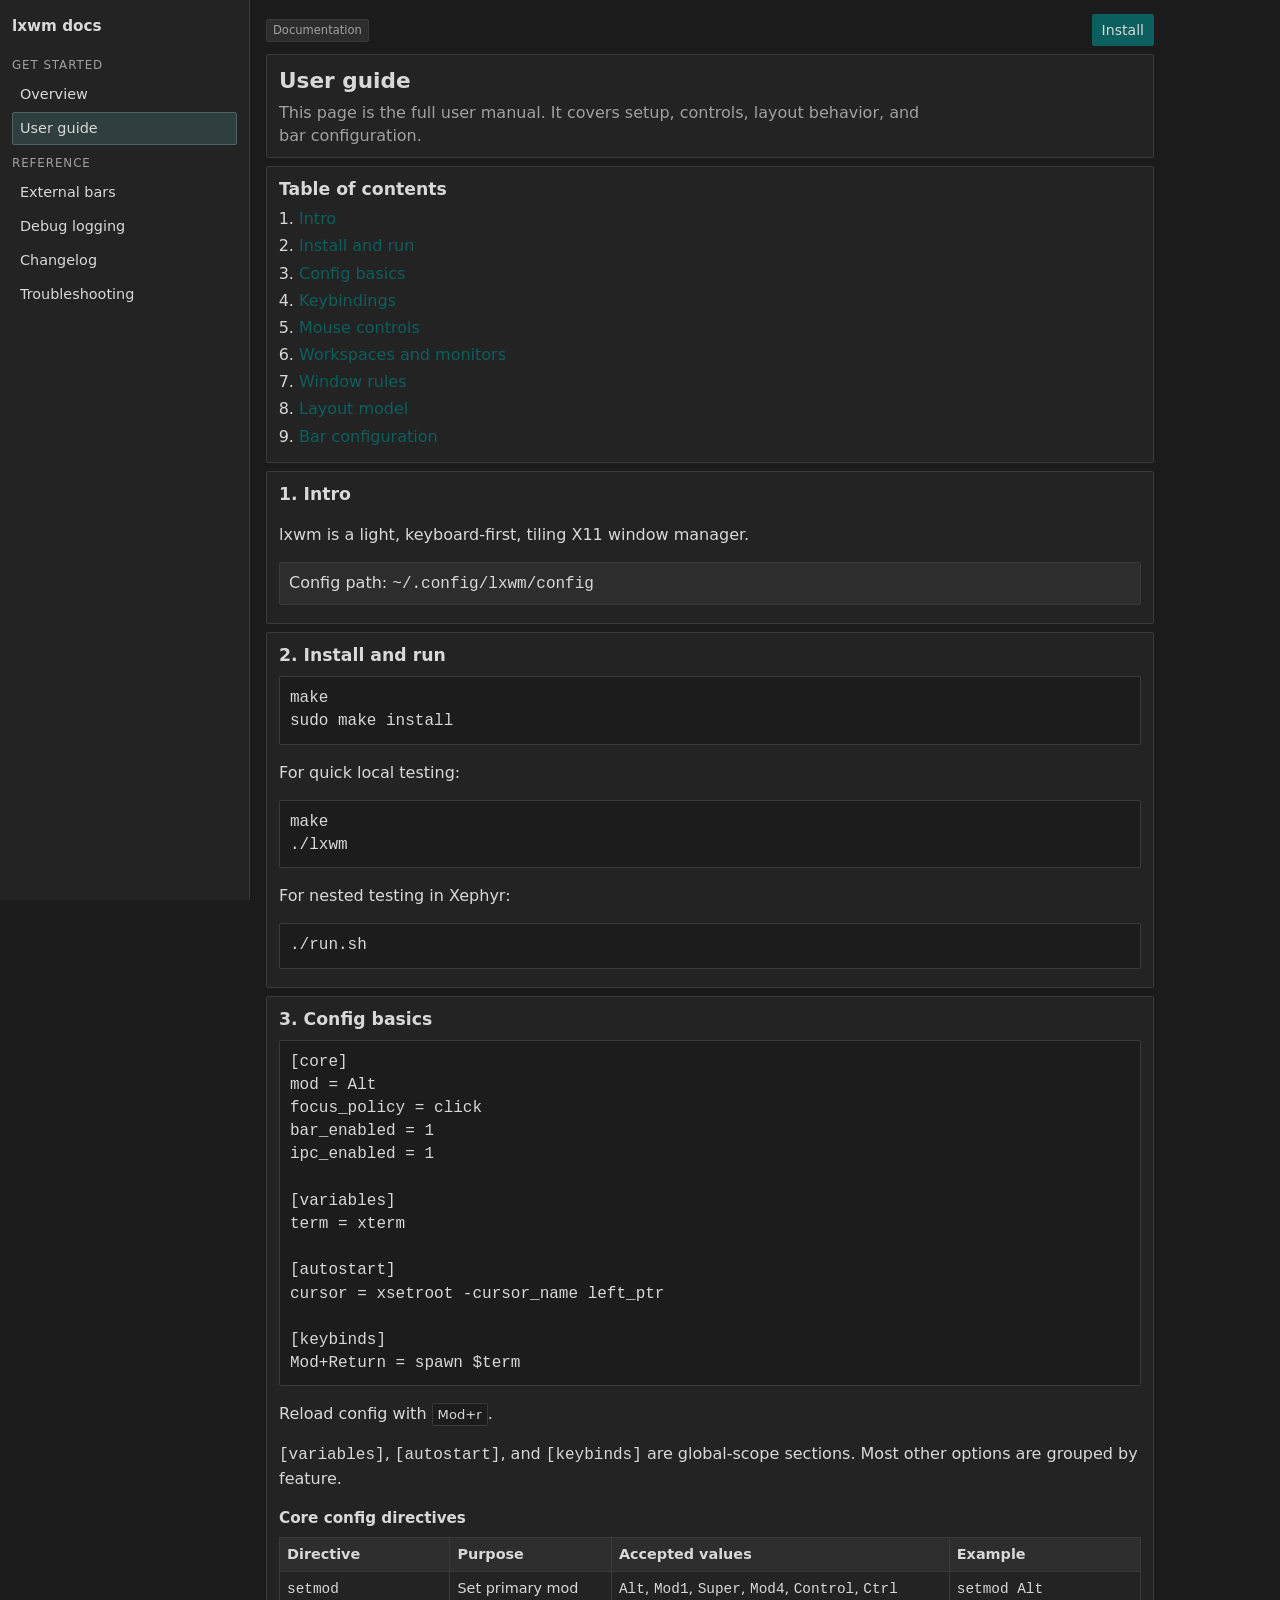
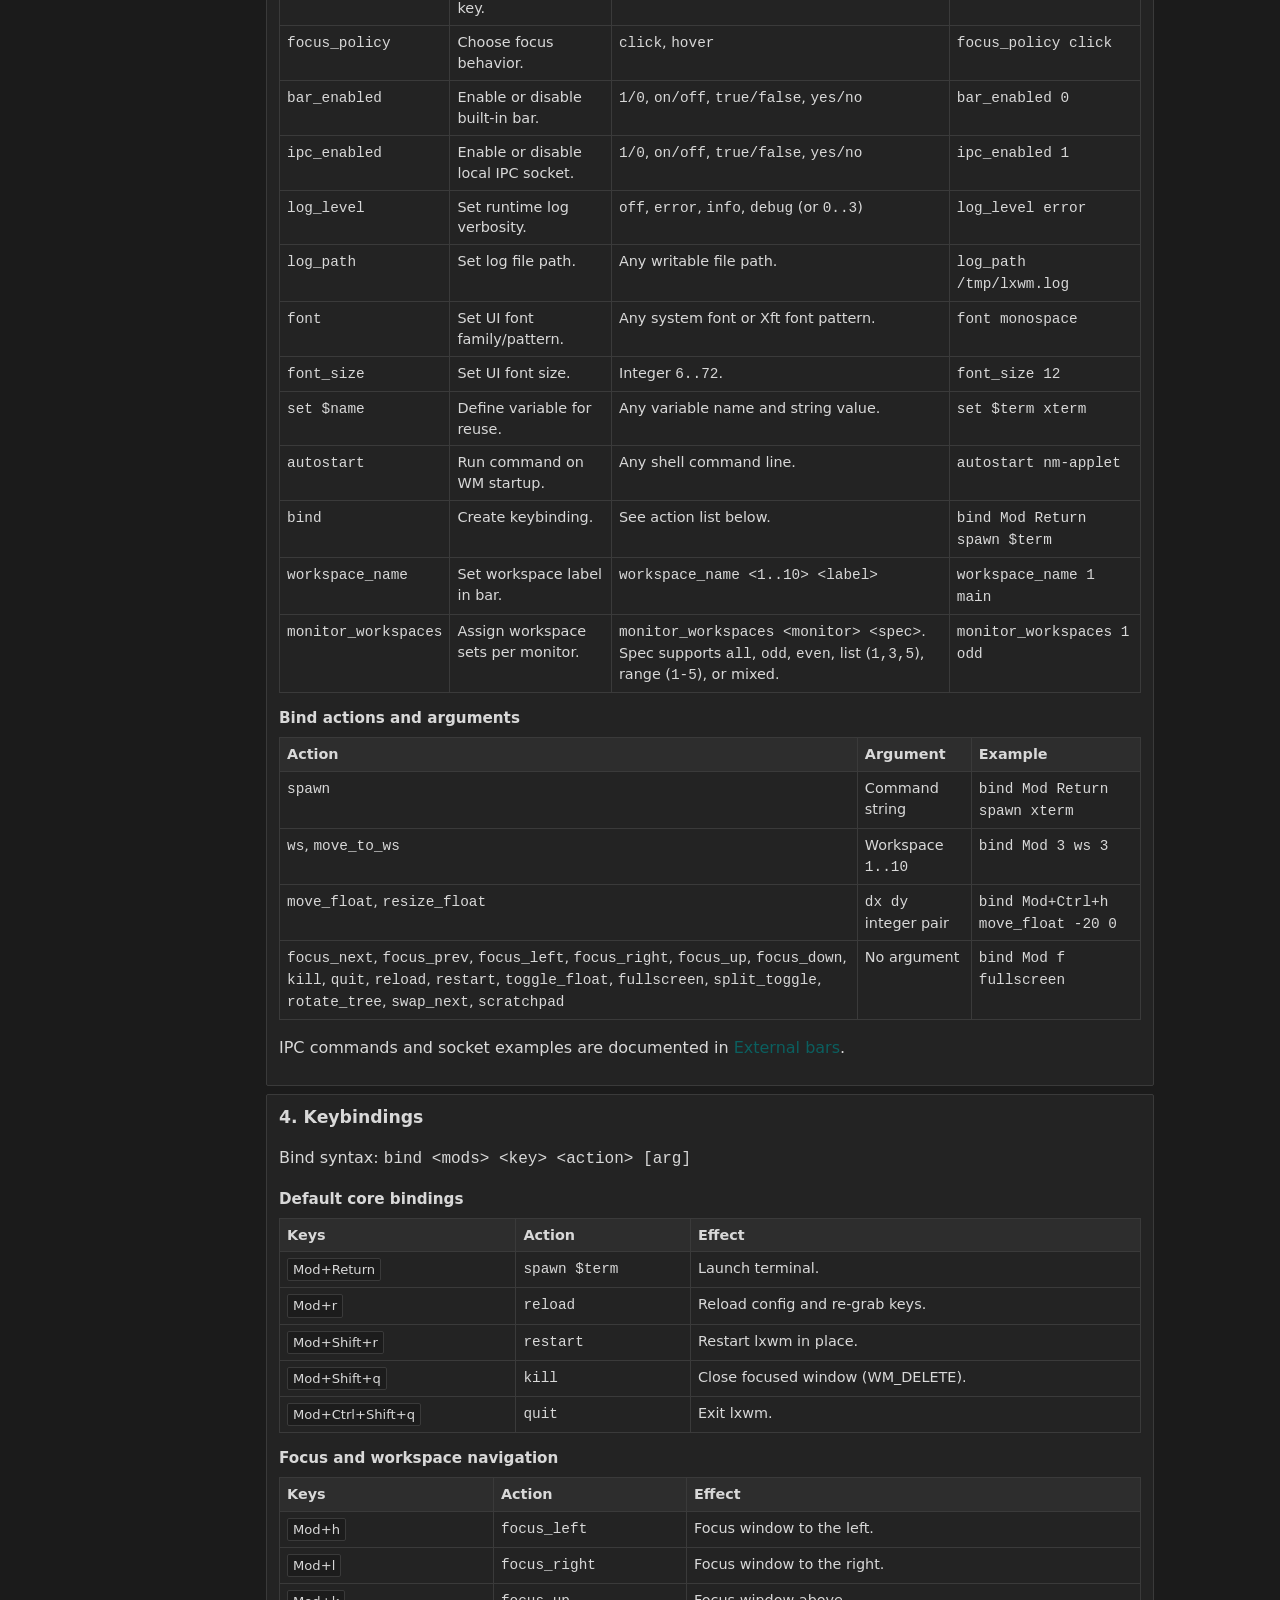
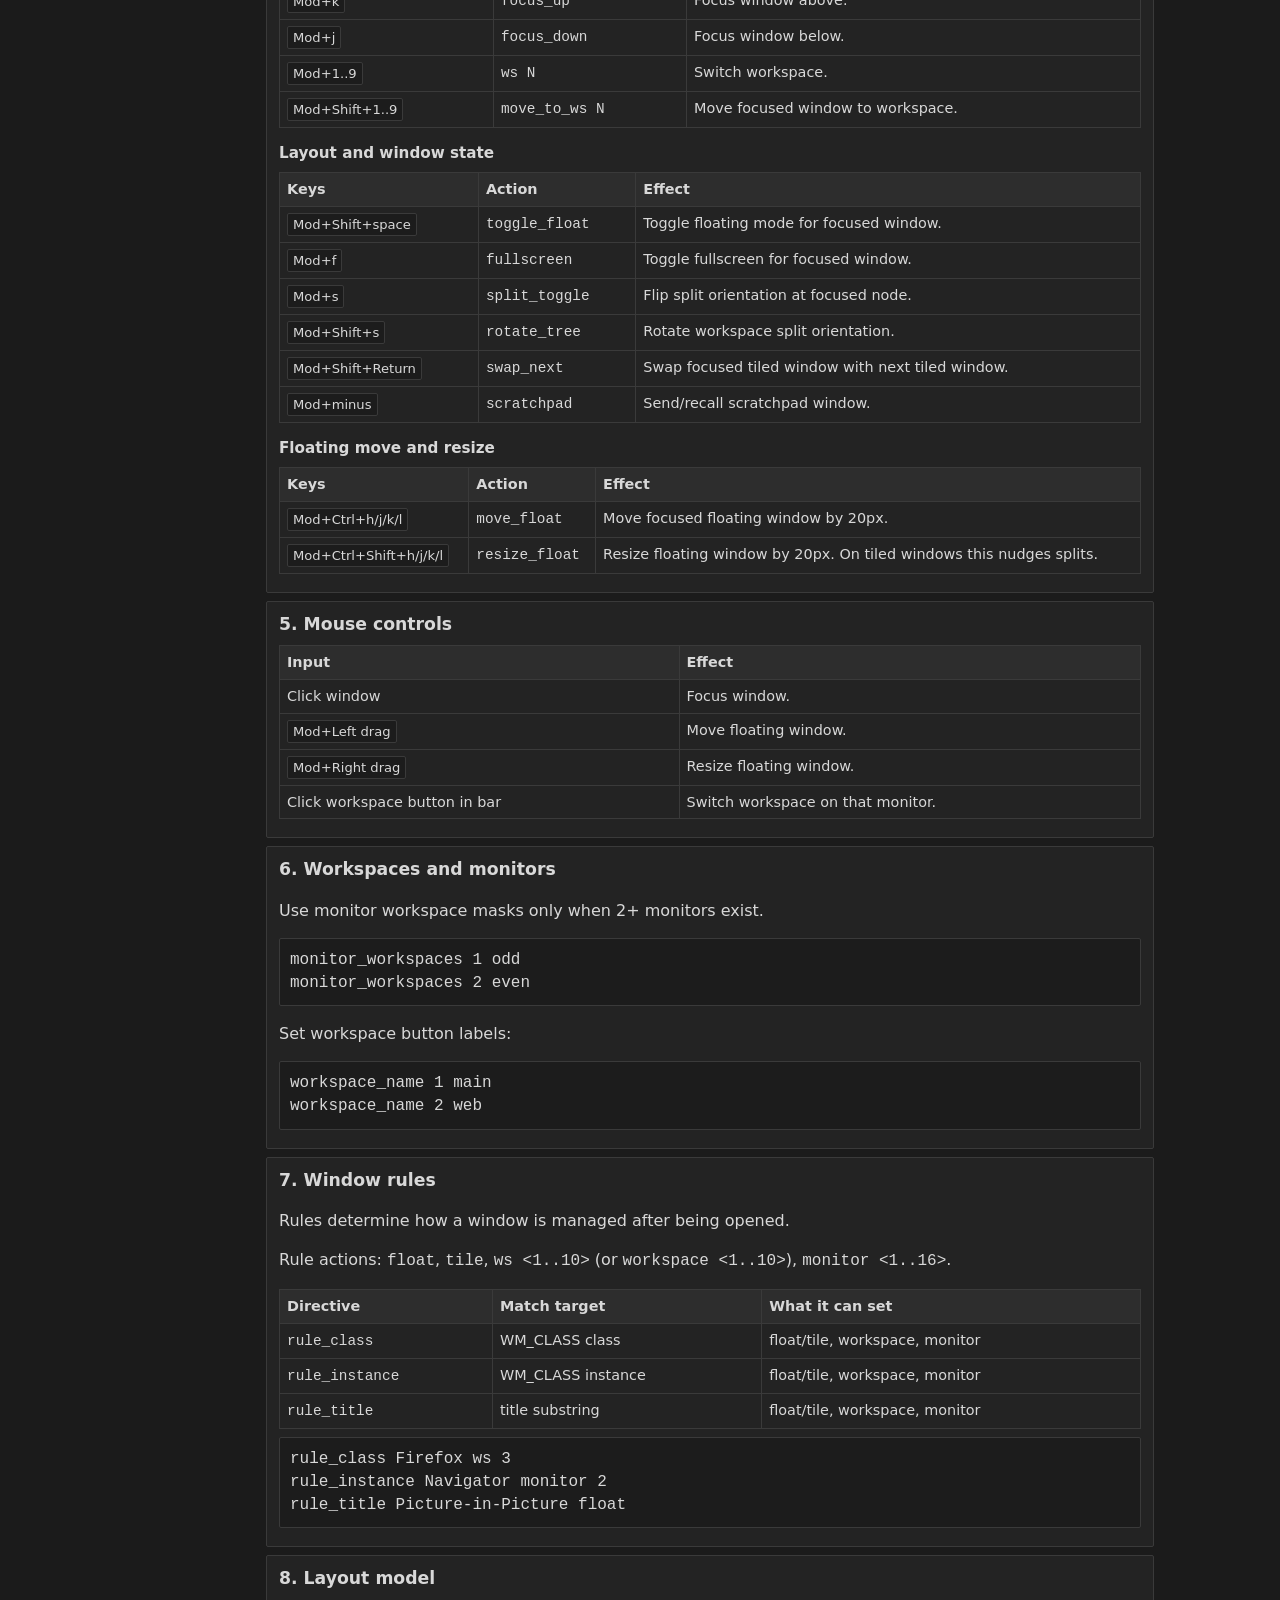
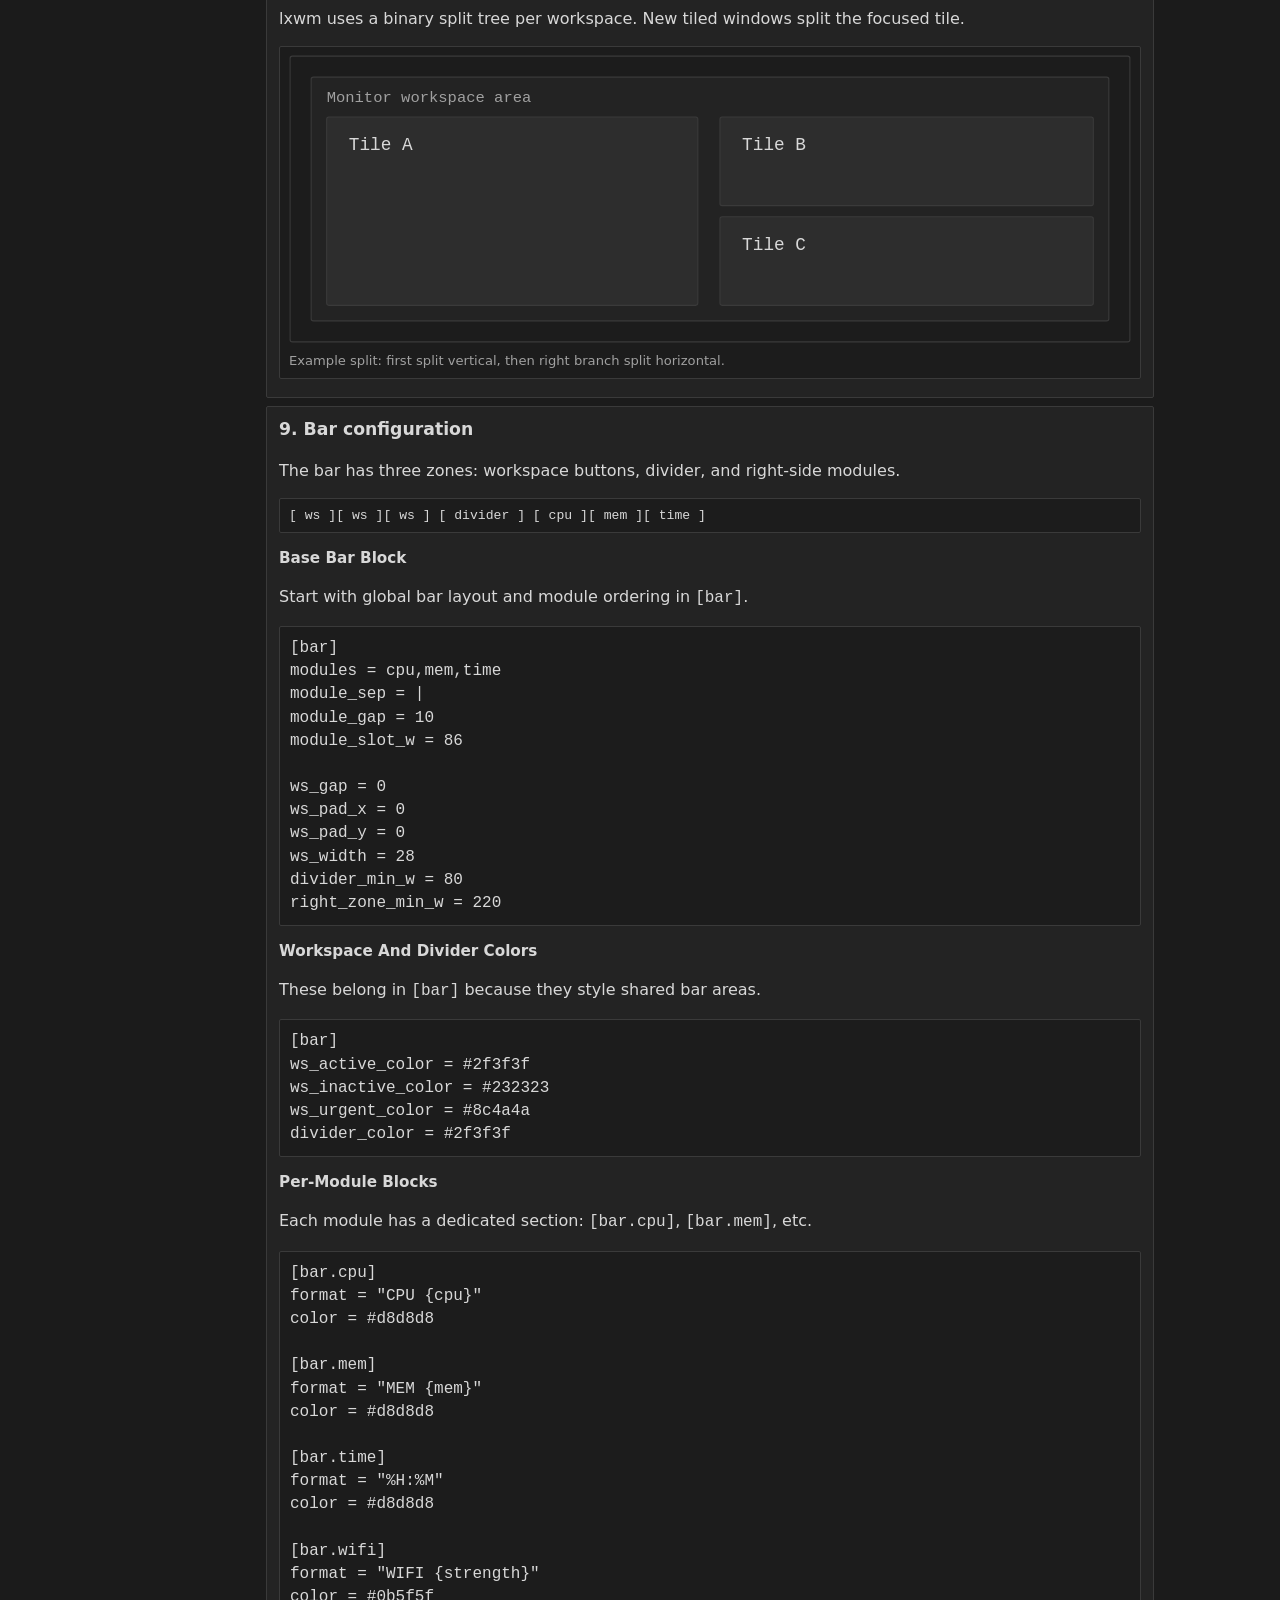
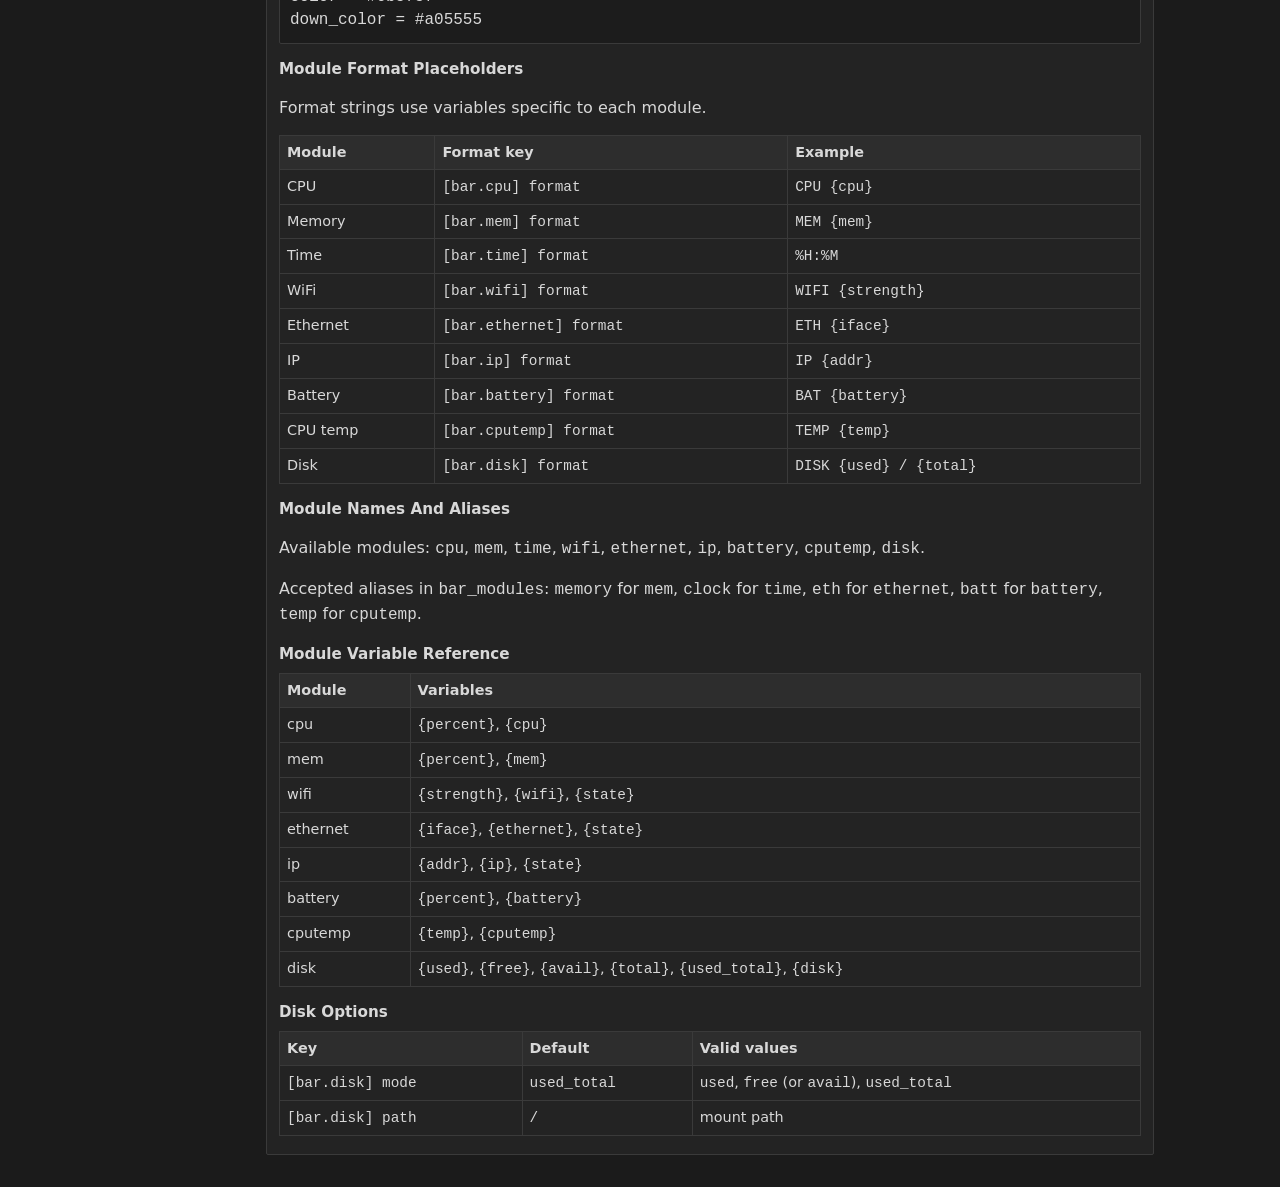
==== docs/guide/user-guide.html @ 78918918 "Initial release 0.1.0" ====
<!DOCTYPE html>
<html lang="en">

<head>
  <meta charset="utf-8">
  <meta name="viewport" content="width=device-width, initial-scale=1">
  <title>User guide - lxwm</title>
  <link rel="stylesheet" href="../style.css">
  <link rel="icon" type="image/svg+xml" href="../assets/logo/favicon.svg">
</head>

<body>
  <main class="docs-shell">
    <aside class="sidebar"><a class="brand" href="../index.html">lxwm docs</a>
      <div class="nav-group">
        <p class="nav-title">Get started</p>
        <ul class="nav-list">
          <li><a class="nav-link" href="../index.html">Overview</a></li>
          <li><a class="nav-link active" href="user-guide.html">User guide</a></li>
        </ul>
      </div>
      <div class="nav-group">
        <p class="nav-title">Reference</p>
        <ul class="nav-list">
          <li><a class="nav-link" href="external-bars.html">External bars</a></li>
          <li><a class="nav-link" href="debug-logging.html">Debug logging</a></li>
          <li><a class="nav-link" href="changelog.html">Changelog</a></li>
          <li><a class="nav-link" href="09-troubleshooting.html">Troubleshooting</a></li>
        </ul>
      </div>
    </aside>
    <section class="content">
      <div class="topline">
        <span class="chip">Documentation</span>
        <a class="btn primary" href="#install">Install</a>
      </div>

      <section class="hero">
        <h1>User guide</h1>
        <p>This page is the full user manual. It covers setup, controls, layout behavior, and bar configuration.</p>
      </section>
      <section class="section">
        <h2>Table of contents</h2>
        <ol class="list">
          <li><a href="#intro">Intro</a></li>
          <li><a href="#install">Install and run</a></li>
          <li><a href="#config">Config basics</a></li>
          <li><a href="#keybinds">Keybindings</a></li>
          <li><a href="#mouse">Mouse controls</a></li>
          <li><a href="#workspaces">Workspaces and monitors</a></li>
          <li><a href="#rules">Window rules</a></li>
          <li><a href="#layout">Layout model</a></li>
          <li><a href="#bar">Bar configuration</a></li>
        </ol>
      </section>
      <section id="intro" class="section">
        <h2>1. Intro</h2>
        <p>lxwm is a light, keyboard-first, tiling X11 window manager.</p>
        <div class="note">Config path: <code>~/.config/lxwm/config</code>
        </div>
      </section>
      <section id="install" class="section">
        <h2>2. Install and run</h2>
        <pre><code>make
sudo make install</code></pre>
        <p>For quick local testing:</p>
        <pre><code>make
./lxwm</code></pre>
        <p>For nested testing in Xephyr:</p>
        <pre><code>./run.sh</code></pre>
      </section>
      <section id="config" class="section">
        <h2>3. Config basics</h2>
        <pre><code>[core]
mod = Alt
focus_policy = click
bar_enabled = 1
ipc_enabled = 1

[variables]
term = xterm

[autostart]
cursor = xsetroot -cursor_name left_ptr

[keybinds]
Mod+Return = spawn $term</code></pre>
        <p>Reload config with <span class="kbd">Mod+r</span>.</p>
        <p><code>[variables]</code>, <code>[autostart]</code>, and <code>[keybinds]</code> are global-scope sections.
          Most other options are grouped by feature.</p>
        <h3>Core config directives</h3>
        <table class="kv-table">
          <thead>
            <tr>
              <th>Directive</th>
              <th>Purpose</th>
              <th>Accepted values</th>
              <th>Example</th>
            </tr>
          </thead>
          <tbody>
            <tr>
              <td><code>setmod</code></td>
              <td>Set primary mod key.</td>
              <td>
                <code>Alt</code>, <code>Mod1</code>, <code>Super</code>, <code>Mod4</code>, <code>Control</code>,
                <code>Ctrl</code>
              </td>
              <td><code>setmod Alt</code></td>
            </tr>
            <tr>
              <td><code>focus_policy</code></td>
              <td>Choose focus behavior.</td>
              <td>
                <code>click</code>, <code>hover</code>
              </td>
              <td><code>focus_policy click</code></td>
            </tr>
            <tr>
              <td><code>bar_enabled</code></td>
              <td>Enable or disable built-in bar.</td>
              <td>
                <code>1/0</code>, <code>on/off</code>, <code>true/false</code>, <code>yes/no</code>
              </td>
              <td><code>bar_enabled 0</code></td>
            </tr>
            <tr>
              <td><code>ipc_enabled</code></td>
              <td>Enable or disable local IPC socket.</td>
              <td>
                <code>1/0</code>, <code>on/off</code>, <code>true/false</code>, <code>yes/no</code>
              </td>
              <td><code>ipc_enabled 1</code></td>
            </tr>
            <tr>
              <td><code>log_level</code></td>
              <td>Set runtime log verbosity.</td>
              <td>
                <code>off</code>, <code>error</code>, <code>info</code>, <code>debug</code> (or <code>0..3</code>)
              </td>
              <td><code>log_level error</code></td>
            </tr>
            <tr>
              <td><code>log_path</code></td>
              <td>Set log file path.</td>
              <td>Any writable file path.</td>
              <td><code>log_path /tmp/lxwm.log</code></td>
            </tr>
            <tr>
              <td><code>font</code></td>
              <td>Set UI font family/pattern.</td>
              <td>Any system font or Xft font pattern.</td>
              <td><code>font monospace</code></td>
            </tr>
            <tr>
              <td><code>font_size</code></td>
              <td>Set UI font size.</td>
              <td>Integer <code>6..72</code>.</td>
              <td><code>font_size 12</code></td>
            </tr>
            <tr>
              <td><code>set $name</code></td>
              <td>Define variable for reuse.</td>
              <td>Any variable name and string value.</td>
              <td><code>set $term xterm</code></td>
            </tr>
            <tr>
              <td><code>autostart</code></td>
              <td>Run command on WM startup.</td>
              <td>Any shell command line.</td>
              <td><code>autostart nm-applet</code></td>
            </tr>
            <tr>
              <td><code>bind</code></td>
              <td>Create keybinding.</td>
              <td>See action list below.</td>
              <td><code>bind Mod Return spawn $term</code></td>
            </tr>
            <tr>
              <td><code>workspace_name</code></td>
              <td>Set workspace label in bar.</td>
              <td><code>workspace_name &lt;1..10&gt; &lt;label&gt;</code></td>
              <td><code>workspace_name 1 main</code></td>
            </tr>
            <tr>
              <td><code>monitor_workspaces</code></td>
              <td>Assign workspace sets per monitor.</td>
              <td>
                <code>monitor_workspaces &lt;monitor&gt; &lt;spec&gt;</code>. Spec supports <code>all</code>,
                <code>odd</code>, <code>even</code>, list (<code>1,3,5</code>), range (<code>1-5</code>), or mixed.
              </td>
              <td><code>monitor_workspaces 1 odd</code></td>
            </tr>
          </tbody>
        </table>
        <h3>Bind actions and arguments</h3>
        <table class="kv-table">
          <thead>
            <tr>
              <th>Action</th>
              <th>Argument</th>
              <th>Example</th>
            </tr>
          </thead>
          <tbody>
            <tr>
              <td><code>spawn</code></td>
              <td>Command string</td>
              <td><code>bind Mod Return spawn xterm</code></td>
            </tr>
            <tr>
              <td>
                <code>ws</code>, <code>move_to_ws</code>
              </td>
              <td>Workspace <code>1..10</code>
              </td>
              <td><code>bind Mod 3 ws 3</code></td>
            </tr>
            <tr>
              <td>
                <code>move_float</code>, <code>resize_float</code>
              </td>
              <td>
                <code>dx dy</code> integer pair
              </td>
              <td><code>bind Mod+Ctrl+h move_float -20 0</code></td>
            </tr>
            <tr>
              <td>
                <code>focus_next</code>, <code>focus_prev</code>, <code>focus_left</code>, <code>focus_right</code>,
                <code>focus_up</code>, <code>focus_down</code>, <code>kill</code>, <code>quit</code>,
                <code>reload</code>, <code>restart</code>, <code>toggle_float</code>, <code>fullscreen</code>,
                <code>split_toggle</code>, <code>rotate_tree</code>, <code>swap_next</code>, <code>scratchpad</code>
              </td>
              <td>No argument</td>
              <td><code>bind Mod f fullscreen</code></td>
            </tr>
          </tbody>
        </table>
        <p>IPC commands and socket examples are documented in <a href="external-bars.html">External bars</a>.</p>
      </section>
      <section id="keybinds" class="section">
        <h2>4. Keybindings</h2>
        <p>Bind syntax: <code>bind &lt;mods&gt; &lt;key&gt; &lt;action&gt; [arg]</code></p>

        <h3>Default core bindings</h3>
        <table class="kv-table">
          <thead>
            <tr>
              <th>Keys</th>
              <th>Action</th>
              <th>Effect</th>
            </tr>
          </thead>
          <tbody>
            <tr>
              <td><span class="kbd">Mod+Return</span></td>
              <td><code>spawn $term</code></td>
              <td>Launch terminal.</td>
            </tr>
            <tr>
              <td><span class="kbd">Mod+r</span></td>
              <td><code>reload</code></td>
              <td>Reload config and re-grab keys.</td>
            </tr>
            <tr>
              <td><span class="kbd">Mod+Shift+r</span></td>
              <td><code>restart</code></td>
              <td>Restart lxwm in place.</td>
            </tr>
            <tr>
              <td><span class="kbd">Mod+Shift+q</span></td>
              <td><code>kill</code></td>
              <td>Close focused window (WM_DELETE).</td>
            </tr>
            <tr>
              <td><span class="kbd">Mod+Ctrl+Shift+q</span></td>
              <td><code>quit</code></td>
              <td>Exit lxwm.</td>
            </tr>
          </tbody>
        </table>
        <h3>Focus and workspace navigation</h3>
        <table class="kv-table">
          <thead>
            <tr>
              <th>Keys</th>
              <th>Action</th>
              <th>Effect</th>
            </tr>
          </thead>
          <tbody>
            <tr>
              <td><span class="kbd">Mod+h</span></td>
              <td><code>focus_left</code></td>
              <td>Focus window to the left.</td>
            </tr>
            <tr>
              <td><span class="kbd">Mod+l</span></td>
              <td><code>focus_right</code></td>
              <td>Focus window to the right.</td>
            </tr>
            <tr>
              <td><span class="kbd">Mod+k</span></td>
              <td><code>focus_up</code></td>
              <td>Focus window above.</td>
            </tr>
            <tr>
              <td><span class="kbd">Mod+j</span></td>
              <td><code>focus_down</code></td>
              <td>Focus window below.</td>
            </tr>
            <tr>
              <td><span class="kbd">Mod+1..9</span></td>
              <td><code>ws N</code></td>
              <td>Switch workspace.</td>
            </tr>
            <tr>
              <td><span class="kbd">Mod+Shift+1..9</span></td>
              <td><code>move_to_ws N</code></td>
              <td>Move focused window to workspace.</td>
            </tr>
          </tbody>
        </table>
        <h3>Layout and window state</h3>
        <table class="kv-table">
          <thead>
            <tr>
              <th>Keys</th>
              <th>Action</th>
              <th>Effect</th>
            </tr>
          </thead>
          <tbody>
            <tr>
              <td><span class="kbd">Mod+Shift+space</span></td>
              <td><code>toggle_float</code></td>
              <td>Toggle floating mode for focused window.</td>
            </tr>
            <tr>
              <td><span class="kbd">Mod+f</span></td>
              <td><code>fullscreen</code></td>
              <td>Toggle fullscreen for focused window.</td>
            </tr>
            <tr>
              <td><span class="kbd">Mod+s</span></td>
              <td><code>split_toggle</code></td>
              <td>Flip split orientation at focused node.</td>
            </tr>
            <tr>
              <td><span class="kbd">Mod+Shift+s</span></td>
              <td><code>rotate_tree</code></td>
              <td>Rotate workspace split orientation.</td>
            </tr>
            <tr>
              <td><span class="kbd">Mod+Shift+Return</span></td>
              <td><code>swap_next</code></td>
              <td>Swap focused tiled window with next tiled window.</td>
            </tr>
            <tr>
              <td><span class="kbd">Mod+minus</span></td>
              <td><code>scratchpad</code></td>
              <td>Send/recall scratchpad window.</td>
            </tr>
          </tbody>
        </table>
        <h3>Floating move and resize</h3>
        <table class="kv-table">
          <thead>
            <tr>
              <th>Keys</th>
              <th>Action</th>
              <th>Effect</th>
            </tr>
          </thead>
          <tbody>
            <tr>
              <td><span class="kbd">Mod+Ctrl+h/j/k/l</span></td>
              <td><code>move_float</code></td>
              <td>Move focused floating window by 20px.</td>
            </tr>
            <tr>
              <td><span class="kbd">Mod+Ctrl+Shift+h/j/k/l</span></td>
              <td><code>resize_float</code></td>
              <td>Resize floating window by 20px. On tiled windows this nudges splits.</td>
            </tr>
          </tbody>
        </table>
      </section>
      <section id="mouse" class="section">
        <h2>5. Mouse controls</h2>
        <table class="kv-table">
          <thead>
            <tr>
              <th>Input</th>
              <th>Effect</th>
            </tr>
          </thead>
          <tbody>
            <tr>
              <td>Click window</td>
              <td>Focus window.</td>
            </tr>
            <tr>
              <td><span class="kbd">Mod+Left drag</span></td>
              <td>Move floating window.</td>
            </tr>
            <tr>
              <td><span class="kbd">Mod+Right drag</span></td>
              <td>Resize floating window.</td>
            </tr>
            <tr>
              <td>Click workspace button in bar</td>
              <td>Switch workspace on that monitor.</td>
            </tr>
          </tbody>
        </table>
      </section>
      <section id="workspaces" class="section">
        <h2>6. Workspaces and monitors</h2>
        <p>Use monitor workspace masks only when 2+ monitors exist.</p>
        <pre><code>monitor_workspaces 1 odd
monitor_workspaces 2 even</code></pre>
        <p>Set workspace button labels:</p>
        <pre><code>workspace_name 1 main
workspace_name 2 web</code></pre>
      </section>
      <section id="rules" class="section">
        <h2>7. Window rules</h2>
        <p>Rules determine how a window is managed after being opened.</p>
        <p>Rule actions: <code>float</code>, <code>tile</code>, <code>ws &lt;1..10&gt;</code> (or
          <code>workspace &lt;1..10&gt;</code>), <code>monitor &lt;1..16&gt;</code>.
        </p>
        <table class="kv-table">
          <thead>
            <tr>
              <th>Directive</th>
              <th>Match target</th>
              <th>What it can set</th>
            </tr>
          </thead>
          <tbody>
            <tr>
              <td><code>rule_class</code></td>
              <td>WM_CLASS class</td>
              <td>float/tile, workspace, monitor</td>
            </tr>
            <tr>
              <td><code>rule_instance</code></td>
              <td>WM_CLASS instance</td>
              <td>float/tile, workspace, monitor</td>
            </tr>
            <tr>
              <td><code>rule_title</code></td>
              <td>title substring</td>
              <td>float/tile, workspace, monitor</td>
            </tr>
          </tbody>
        </table>
        <pre><code>rule_class Firefox ws 3
rule_instance Navigator monitor 2
rule_title Picture-in-Picture float</code></pre>
      </section>
      <section id="layout" class="section">
        <h2>8. Layout model</h2>
        <p>lxwm uses a binary split tree per workspace. New tiled windows split the focused tile.</p>
        <figure class="diagram-svg" aria-label="BSP tiling layout example"><img src="../assets/layout-bsp.svg"
            alt="Monitor workspace split into Tile A on the left and Tile B and Tile C stacked on the right.">
          <figcaption>Example split: first split vertical, then right branch split horizontal.</figcaption>
        </figure>
      </section>
      <section id="bar" class="section">
        <h2>9. Bar configuration</h2>
        <p>The bar has three zones: workspace buttons, divider, and right-side modules.</p>
        <div class="diagram">[ ws ][ ws ][ ws ] [ divider ] [ cpu ][ mem ][ time ]</div>

        <h3>Base Bar Block</h3>
        <p>Start with global bar layout and module ordering in <code>[bar]</code>.</p>
        <pre><code>[bar]
modules = cpu,mem,time
module_sep = |
module_gap = 10
module_slot_w = 86

ws_gap = 0
ws_pad_x = 0
ws_pad_y = 0
ws_width = 28
divider_min_w = 80
right_zone_min_w = 220</code></pre>

        <h3>Workspace And Divider Colors</h3>
        <p>These belong in <code>[bar]</code> because they style shared bar areas.</p>
        <pre><code>[bar]
ws_active_color = #2f3f3f
ws_inactive_color = #232323
ws_urgent_color = #8c4a4a
divider_color = #2f3f3f</code></pre>

        <h3>Per-Module Blocks</h3>
        <p>Each module has a dedicated section: <code>[bar.cpu]</code>, <code>[bar.mem]</code>, etc.</p>
        <pre><code>[bar.cpu]
format = "CPU {cpu}"
color = #d8d8d8

[bar.mem]
format = "MEM {mem}"
color = #d8d8d8

[bar.time]
format = "%H:%M"
color = #d8d8d8

[bar.wifi]
format = "WIFI {strength}"
color = #0b5f5f
down_color = #a05555</code></pre>

        <h3>Module Format Placeholders</h3>
        <p>Format strings use variables specific to each module.</p>
        <table class="kv-table">
          <thead>
            <tr>
              <th>Module</th>
              <th>Format key</th>
              <th>Example</th>
            </tr>
          </thead>
          <tbody>
            <tr>
              <td>CPU</td>
              <td><code>[bar.cpu] format</code></td>
              <td><code>CPU {cpu}</code></td>
            </tr>
            <tr>
              <td>Memory</td>
              <td><code>[bar.mem] format</code></td>
              <td><code>MEM {mem}</code></td>
            </tr>
            <tr>
              <td>Time</td>
              <td><code>[bar.time] format</code></td>
              <td><code>%H:%M</code></td>
            </tr>
            <tr>
              <td>WiFi</td>
              <td><code>[bar.wifi] format</code></td>
              <td><code>WIFI {strength}</code></td>
            </tr>
            <tr>
              <td>Ethernet</td>
              <td><code>[bar.ethernet] format</code></td>
              <td><code>ETH {iface}</code></td>
            </tr>
            <tr>
              <td>IP</td>
              <td><code>[bar.ip] format</code></td>
              <td><code>IP {addr}</code></td>
            </tr>
            <tr>
              <td>Battery</td>
              <td><code>[bar.battery] format</code></td>
              <td><code>BAT {battery}</code></td>
            </tr>
            <tr>
              <td>CPU temp</td>
              <td><code>[bar.cputemp] format</code></td>
              <td><code>TEMP {temp}</code></td>
            </tr>
            <tr>
              <td>Disk</td>
              <td><code>[bar.disk] format</code></td>
              <td><code>DISK {used} / {total}</code></td>
            </tr>
          </tbody>
        </table>

        <h3>Module Names And Aliases</h3>
        <p>Available modules: <code>cpu</code>, <code>mem</code>, <code>time</code>, <code>wifi</code>,
          <code>ethernet</code>, <code>ip</code>, <code>battery</code>, <code>cputemp</code>, <code>disk</code>.
        </p>
        <p>Accepted aliases in <code>bar_modules</code>: <code>memory</code> for <code>mem</code>, <code>clock</code>
          for <code>time</code>, <code>eth</code> for <code>ethernet</code>, <code>batt</code> for <code>battery</code>,
          <code>temp</code> for <code>cputemp</code>.
        </p>
        <h3>Module Variable Reference</h3>
        <table class="kv-table">
          <thead>
            <tr>
              <th>Module</th>
              <th>Variables</th>
            </tr>
          </thead>
          <tbody>
            <tr>
              <td>cpu</td>
              <td><code>{percent}</code>, <code>{cpu}</code></td>
            </tr>
            <tr>
              <td>mem</td>
              <td><code>{percent}</code>, <code>{mem}</code></td>
            </tr>
            <tr>
              <td>wifi</td>
              <td><code>{strength}</code>, <code>{wifi}</code>, <code>{state}</code></td>
            </tr>
            <tr>
              <td>ethernet</td>
              <td><code>{iface}</code>, <code>{ethernet}</code>, <code>{state}</code></td>
            </tr>
            <tr>
              <td>ip</td>
              <td><code>{addr}</code>, <code>{ip}</code>, <code>{state}</code></td>
            </tr>
            <tr>
              <td>battery</td>
              <td><code>{percent}</code>, <code>{battery}</code></td>
            </tr>
            <tr>
              <td>cputemp</td>
              <td><code>{temp}</code>, <code>{cputemp}</code></td>
            </tr>
            <tr>
              <td>disk</td>
              <td><code>{used}</code>, <code>{free}</code>, <code>{avail}</code>, <code>{total}</code>,
                <code>{used_total}</code>, <code>{disk}</code>
              </td>
            </tr>
          </tbody>
        </table>

        <h3>Disk Options</h3>
        <table class="kv-table">
          <thead>
            <tr>
              <th>Key</th>
              <th>Default</th>
              <th>Valid values</th>
            </tr>
          </thead>
          <tbody>
            <tr>
              <td><code>[bar.disk] mode</code></td>
              <td><code>used_total</code></td>
              <td>
                <code>used</code>, <code>free</code> (or <code>avail</code>), <code>used_total</code>
              </td>
            </tr>
            <tr>
              <td><code>[bar.disk] path</code></td>
              <td><code>/</code></td>
              <td>mount path</td>
            </tr>
          </tbody>
        </table>
      </section>
    </section>
  </main>
</body>

</html>
---- docs/style.css ----
:root {
  --bg: #1b1b1b;
  --panel: #232323;
  --panel-2: #2d2d2d;
  --text: #d8d8d8;
  --muted: #a0a0a0;
  --accent: #0b5f5f;
  --accent-2: #2f3f3f;
  --border: #3a3a3a;
}

* {
  box-sizing: border-box;
}

body {
  margin: 0;
  color: var(--text);
  background: var(--bg);
  font-family: system-ui, -apple-system, "Segoe UI", Roboto, Helvetica, Arial, sans-serif;
  line-height: 1.45;
}

a {
  color: var(--accent);
  text-decoration: none;
}

a:hover {
  text-decoration: underline;
}

code,
pre {
  font-family: ui-monospace, SFMono-Regular, Menlo, Monaco, Consolas, "Liberation Mono", monospace;
}

pre {
  margin: 8px 0;
  padding: 10px;
  border: 1px solid var(--border);
  border-radius: 2px;
  background: #1c1c1c;
  overflow-x: auto;
}

.docs-shell {
  display: grid;
  grid-template-columns: 250px minmax(0, 1fr);
  min-height: 100vh;
}

.sidebar {
  border-right: 1px solid var(--border);
  background: var(--panel);
  padding: 14px 12px;
  position: sticky;
  top: 0;
  height: 100vh;
  overflow-y: auto;
}

.brand {
  display: inline-block;
  margin-bottom: 10px;
  color: var(--text);
  font-weight: 700;
  letter-spacing: 0;
  font-size: 0.95rem;
}

.nav-group {
  margin: 10px 0;
}

.nav-title {
  margin: 0 0 4px;
  color: var(--muted);
  font-size: 0.74rem;
  text-transform: uppercase;
  letter-spacing: 0.08em;
}

.nav-list {
  margin: 0;
  padding: 0;
  list-style: none;
}

.nav-list li {
  margin: 1px 0;
}

.nav-link {
  display: block;
  border: 1px solid transparent;
  border-radius: 2px;
  padding: 5px 7px;
  color: var(--text);
  font-size: 0.9rem;
}

.nav-link:hover {
  background: #2c2c2c;
  text-decoration: none;
}

.nav-link.active {
  background: var(--accent-2);
  border-color: #4a6464;
  color: var(--text);
}

.content {
  padding: 14px 16px 24px;
  max-width: 920px;
}

.topline {
  display: flex;
  gap: 8px;
  align-items: center;
  justify-content: space-between;
  margin-bottom: 8px;
  flex-wrap: wrap;
}

.chip {
  display: inline-block;
  border: 1px solid var(--border);
  background: var(--panel-2);
  color: var(--muted);
  border-radius: 2px;
  padding: 2px 6px;
  font-size: 0.72rem;
}

.hero,
.card,
.section {
  background: var(--panel);
  border: 1px solid var(--border);
  border-radius: 2px;
}

.hero {
  padding: 10px 12px;
  margin-bottom: 8px;
}

.hero h1 {
  margin: 0 0 4px;
  font-size: 1.35rem;
}

.hero p {
  margin: 0;
  color: var(--muted);
  max-width: 65ch;
}

.hero-banner {
  display: block;
  width: min(100%, 520px);
  height: auto;
  margin-bottom: 8px;
  border: 1px solid var(--border);
  border-radius: 2px;
  background: #1b1b1b;
}

.card,
.section {
  padding: 10px 12px;
  margin-bottom: 8px;
}

h1,
h2,
h3 {
  margin-top: 0;
}

h2 {
  margin-bottom: 5px;
  font-size: 1.08rem;
}

h3 {
  font-size: 0.95rem;
}

.section h3 {
  margin: 14px 0 8px;
}

.section h2 + h3 {
  margin-top: 8px;
}

.muted {
  color: var(--muted);
}

.list {
  margin: 0;
  padding-left: 20px;
}

.list li {
  margin: 4px 0;
}

.grid-2 {
  display: grid;
  grid-template-columns: repeat(2, minmax(0, 1fr));
  gap: 8px;
}

.btn {
  display: inline-block;
  border-radius: 2px;
  border: 1px solid var(--border);
  padding: 5px 9px;
  background: var(--panel-2);
  color: var(--text);
  font-weight: 500;
  font-size: 0.88rem;
}

.btn.primary {
  background: var(--accent);
  border-color: var(--accent);
}

.footer-note {
  color: var(--muted);
  font-size: 0.82rem;
  margin-top: 6px;
}

.note {
  border: 1px solid var(--border);
  background: var(--panel-2);
  padding: 8px 9px;
  border-radius: 2px;
  margin: 8px 0;
}

.kbd {
  display: inline-block;
  border: 1px solid var(--border);
  background: #1c1c1c;
  padding: 1px 5px;
  border-radius: 2px;
  font-size: 0.82rem;
  color: var(--text);
}

.diagram {
  border: 1px solid var(--border);
  background: #1c1c1c;
  padding: 8px 9px;
  border-radius: 2px;
  margin: 8px 0;
  white-space: pre;
  overflow-x: auto;
  font-family: ui-monospace, SFMono-Regular, Menlo, Monaco, Consolas, "Liberation Mono", monospace;
  font-size: 0.82rem;
  line-height: 1.3;
}

.diagram-svg {
  border: 1px solid var(--border);
  background: #1c1c1c;
  padding: 8px 9px;
  border-radius: 2px;
  margin: 8px 0;
}

.diagram-svg img {
  display: block;
  width: 100%;
  height: auto;
}

.diagram-svg figcaption {
  margin-top: 8px;
  color: var(--muted);
  font-size: 0.82rem;
}

.kv-table {
  width: 100%;
  border-collapse: collapse;
  font-size: 0.9rem;
  margin: 8px 0;
}

.kv-table th,
.kv-table td {
  border: 1px solid var(--border);
  text-align: left;
  vertical-align: top;
  padding: 6px 7px;
}

.kv-table th {
  background: var(--panel-2);
  font-weight: 600;
}

.release-notes p {
  margin: 0 0 12px;
}

.release-notes h2 {
  font-size: 1.15rem;
  margin-bottom: 8px;
}

.release-notes h3 {
  margin-top: 18px;
  margin-bottom: 8px;
}

@media (max-width: 920px) {
  .docs-shell {
    grid-template-columns: 1fr;
  }

  .sidebar {
    position: static;
    height: auto;
    border-right: 0;
    border-bottom: 1px solid var(--border);
  }

  .grid-2 {
    grid-template-columns: 1fr;
  }

  .content {
    padding: 10px 10px 18px;
  }
}
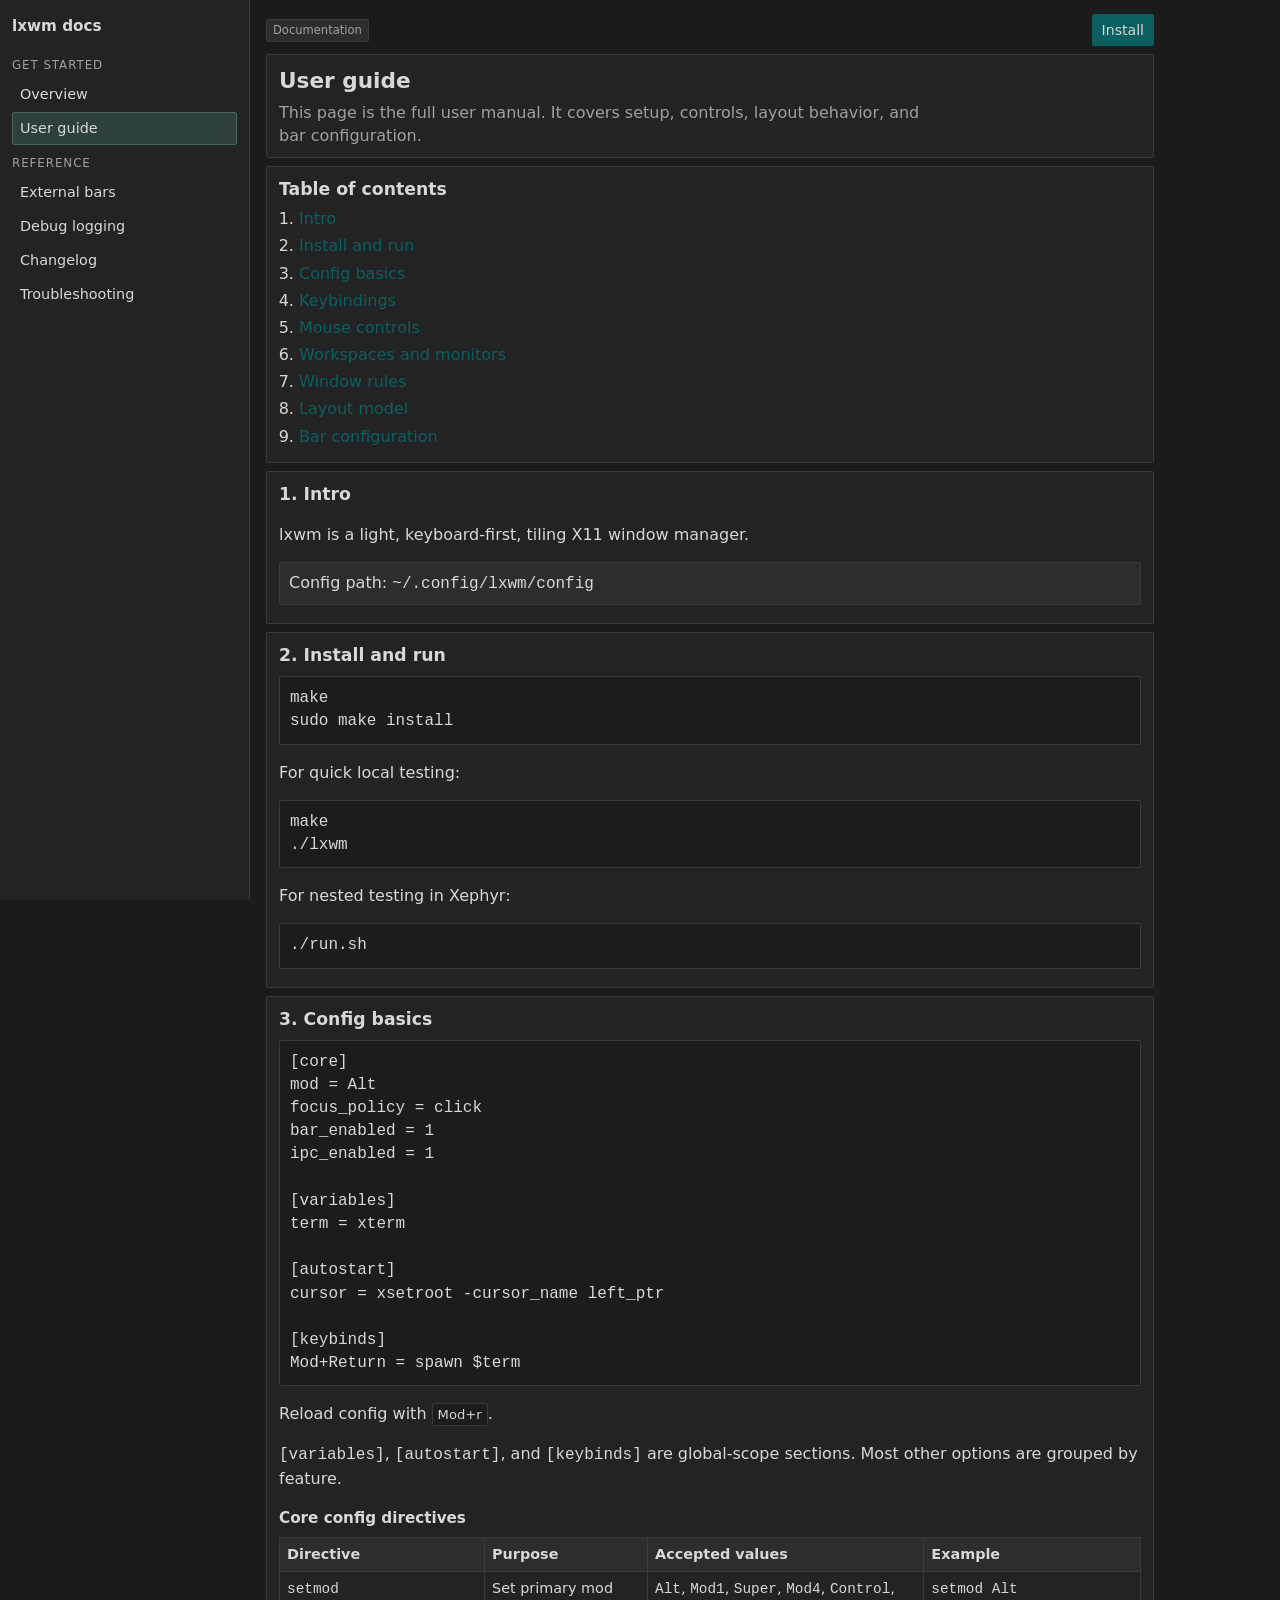
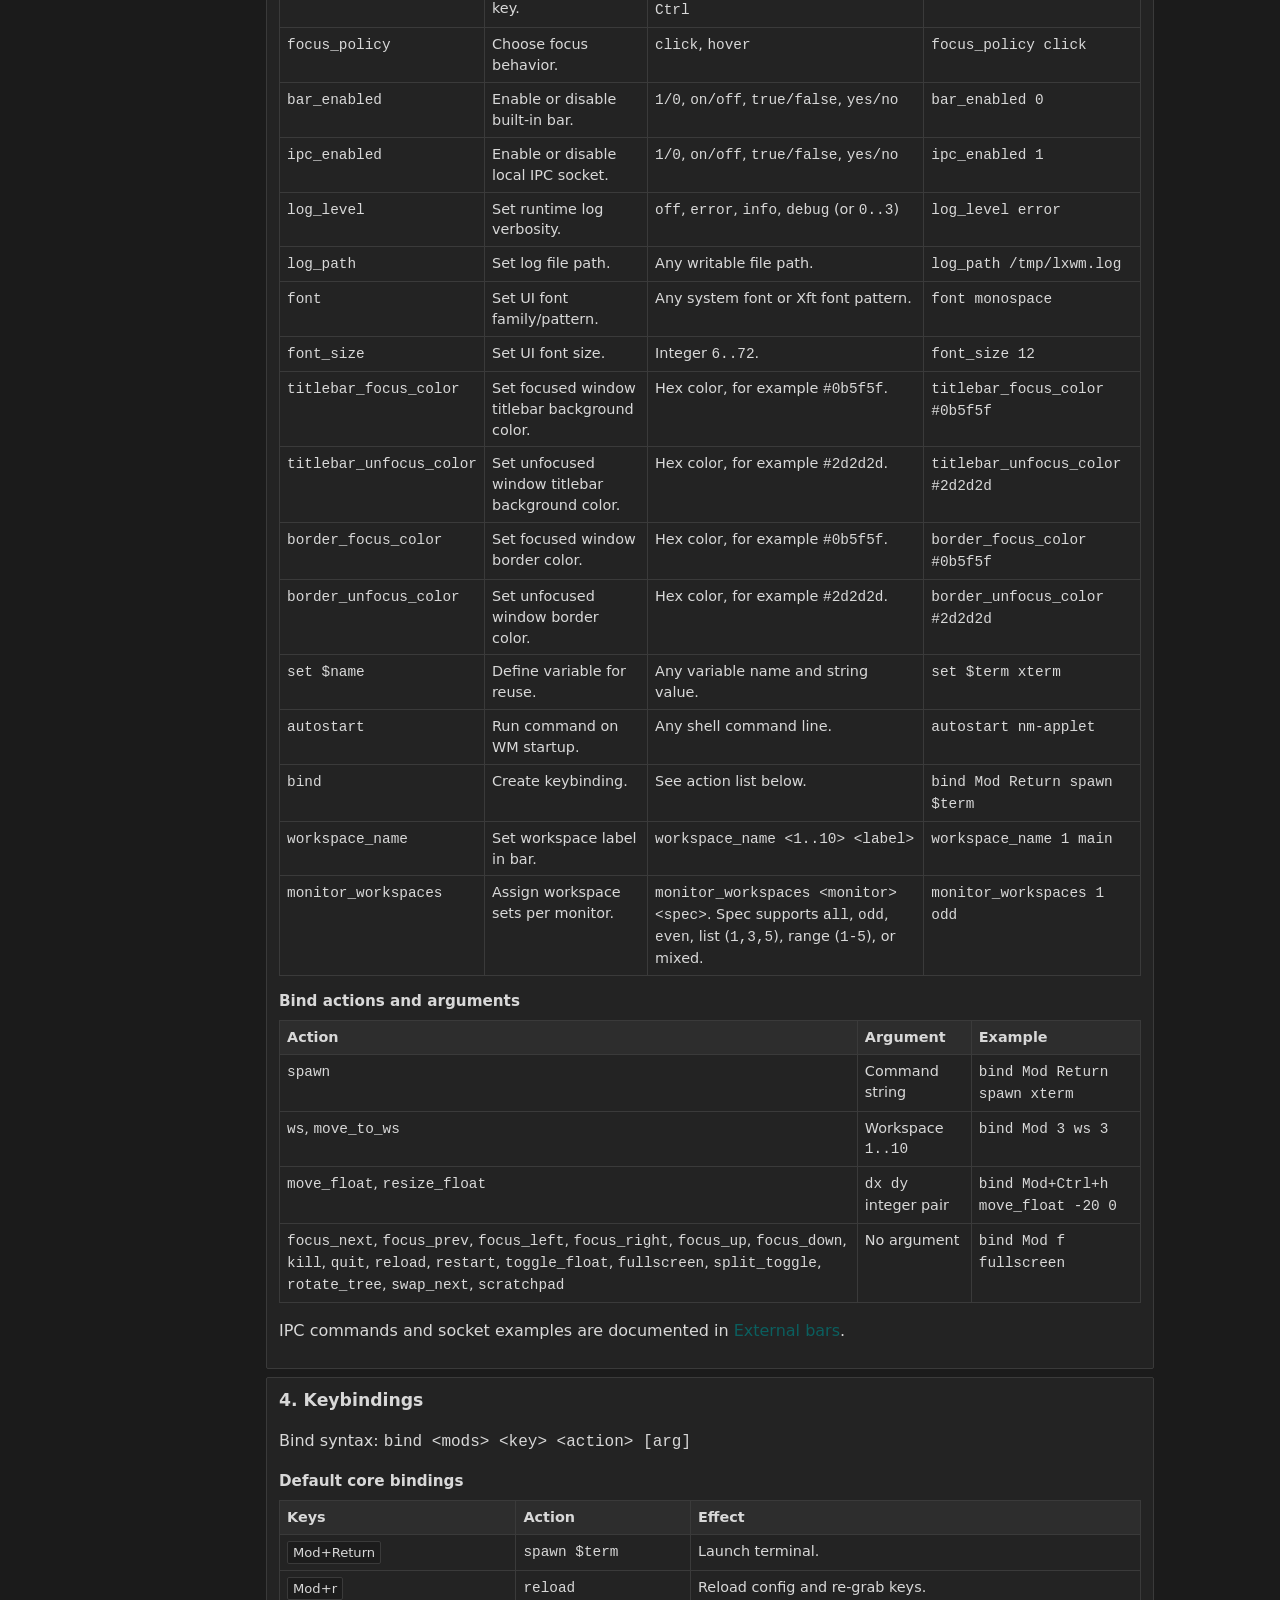
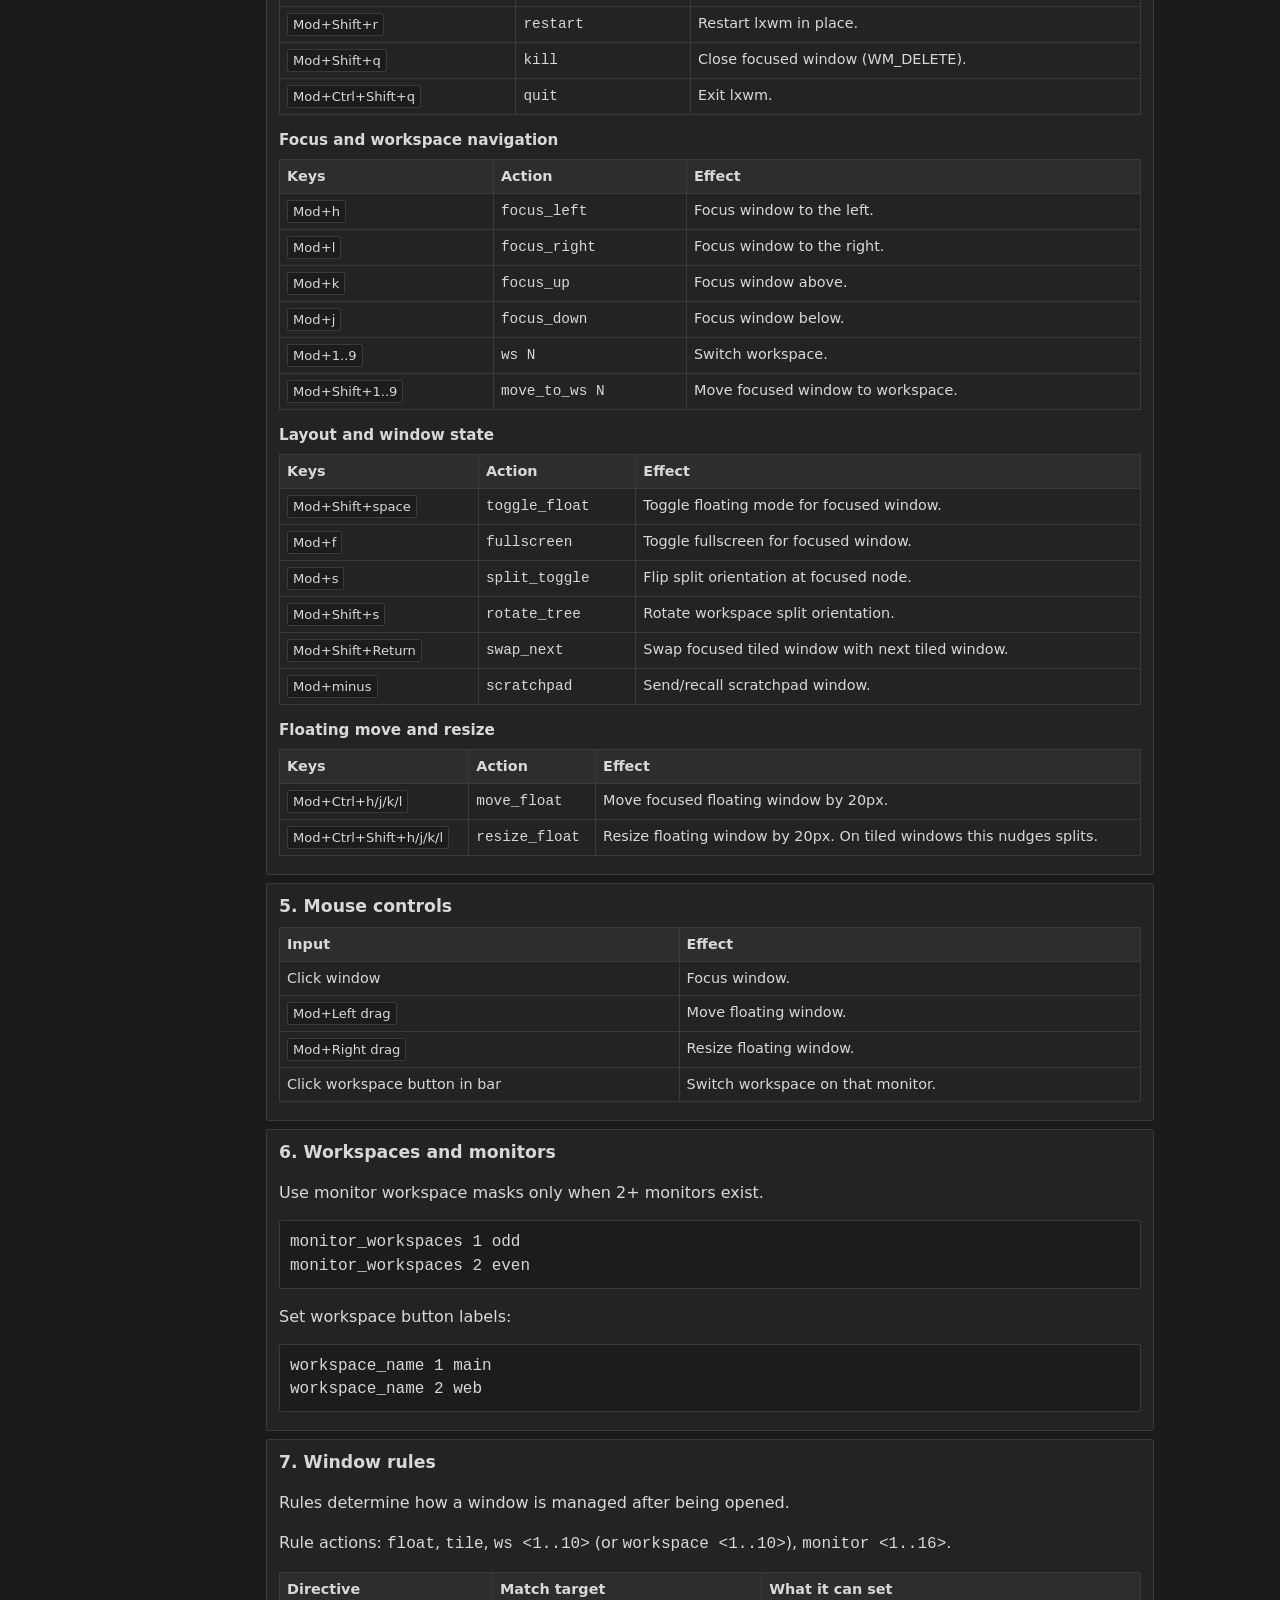
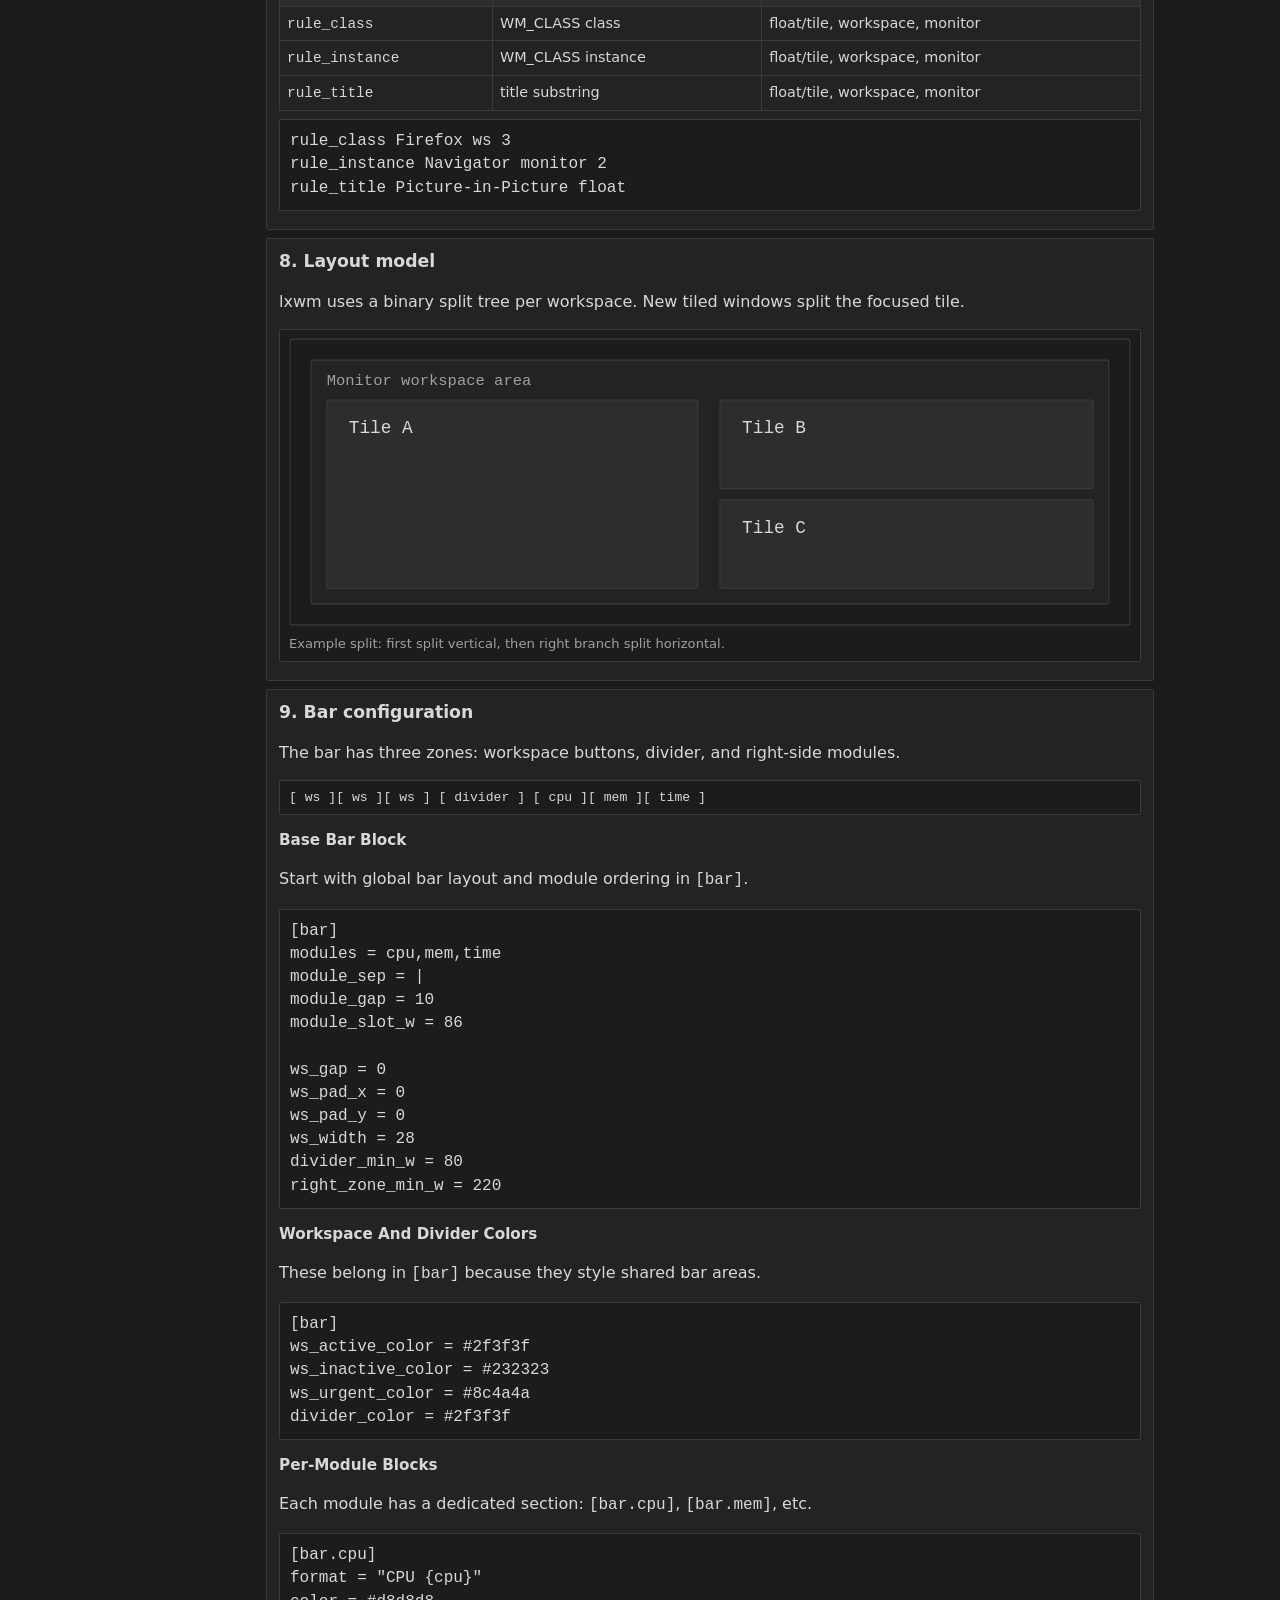
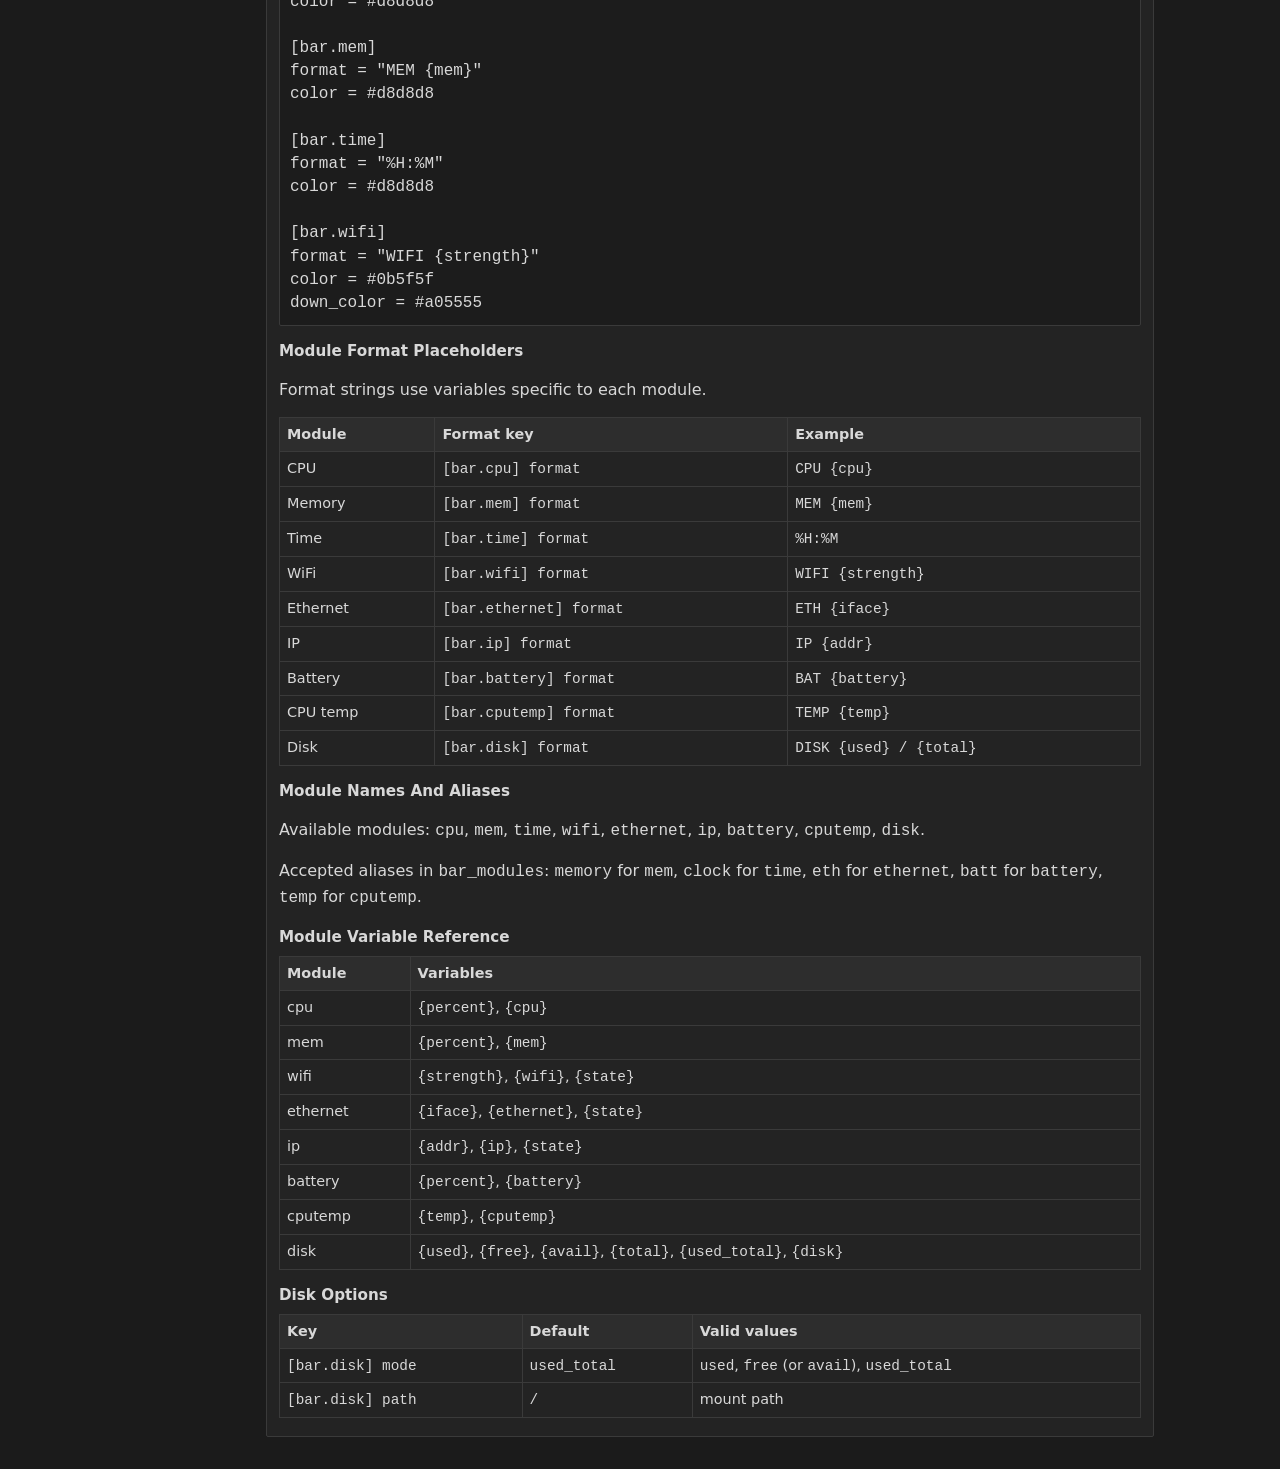
==== commit 504d586d: "0.1.3: Configurable title bar colors" ====
--- a/docs/guide/user-guide.html
+++ b/docs/guide/user-guide.html
@@ -159,6 +159,30 @@
               <td><code>font_size 12</code></td>
             </tr>
             <tr>
+              <td><code>titlebar_focus_color</code></td>
+              <td>Set focused window titlebar background color.</td>
+              <td>Hex color, for example <code>#0b5f5f</code>.</td>
+              <td><code>titlebar_focus_color #0b5f5f</code></td>
+            </tr>
+            <tr>
+              <td><code>titlebar_unfocus_color</code></td>
+              <td>Set unfocused window titlebar background color.</td>
+              <td>Hex color, for example <code>#2d2d2d</code>.</td>
+              <td><code>titlebar_unfocus_color #2d2d2d</code></td>
+            </tr>
+            <tr>
+              <td><code>border_focus_color</code></td>
+              <td>Set focused window border color.</td>
+              <td>Hex color, for example <code>#0b5f5f</code>.</td>
+              <td><code>border_focus_color #0b5f5f</code></td>
+            </tr>
+            <tr>
+              <td><code>border_unfocus_color</code></td>
+              <td>Set unfocused window border color.</td>
+              <td>Hex color, for example <code>#2d2d2d</code>.</td>
+              <td><code>border_unfocus_color #2d2d2d</code></td>
+            </tr>
+            <tr>
               <td><code>set $name</code></td>
               <td>Define variable for reuse.</td>
               <td>Any variable name and string value.</td>
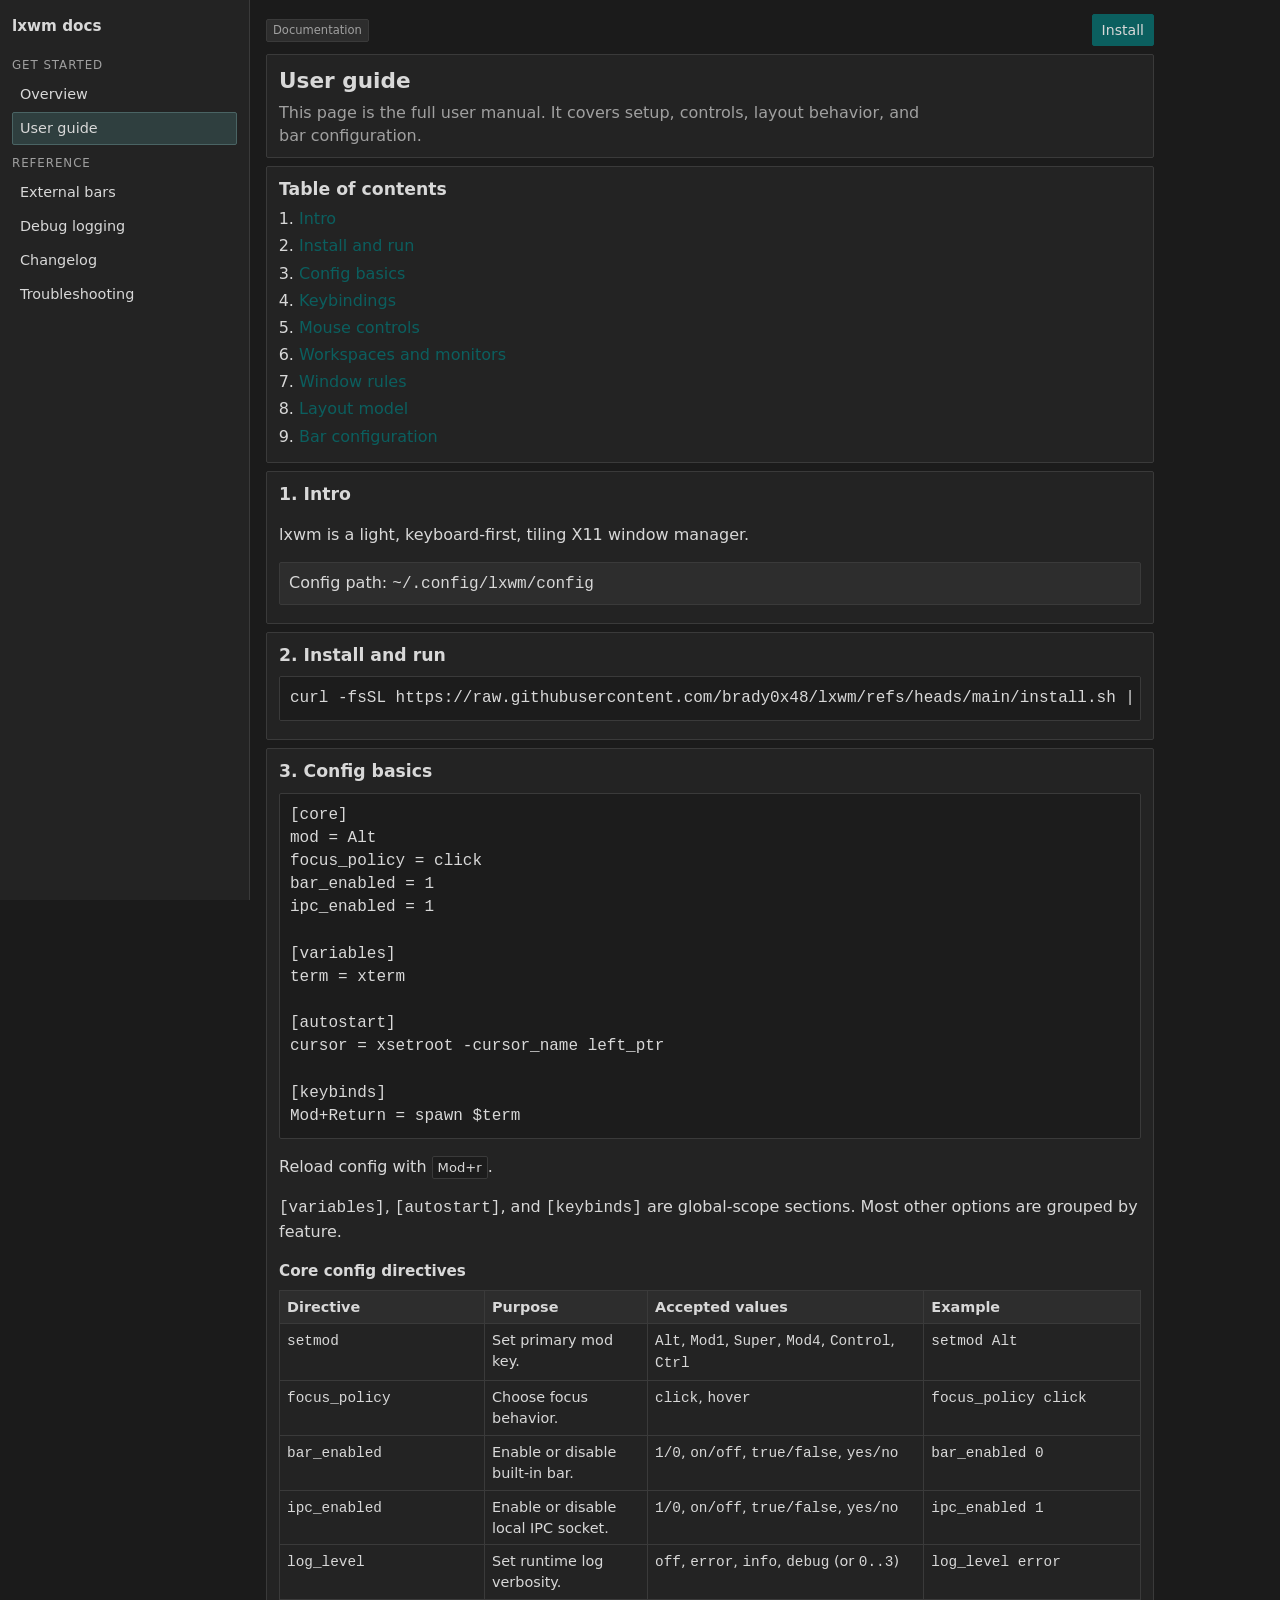
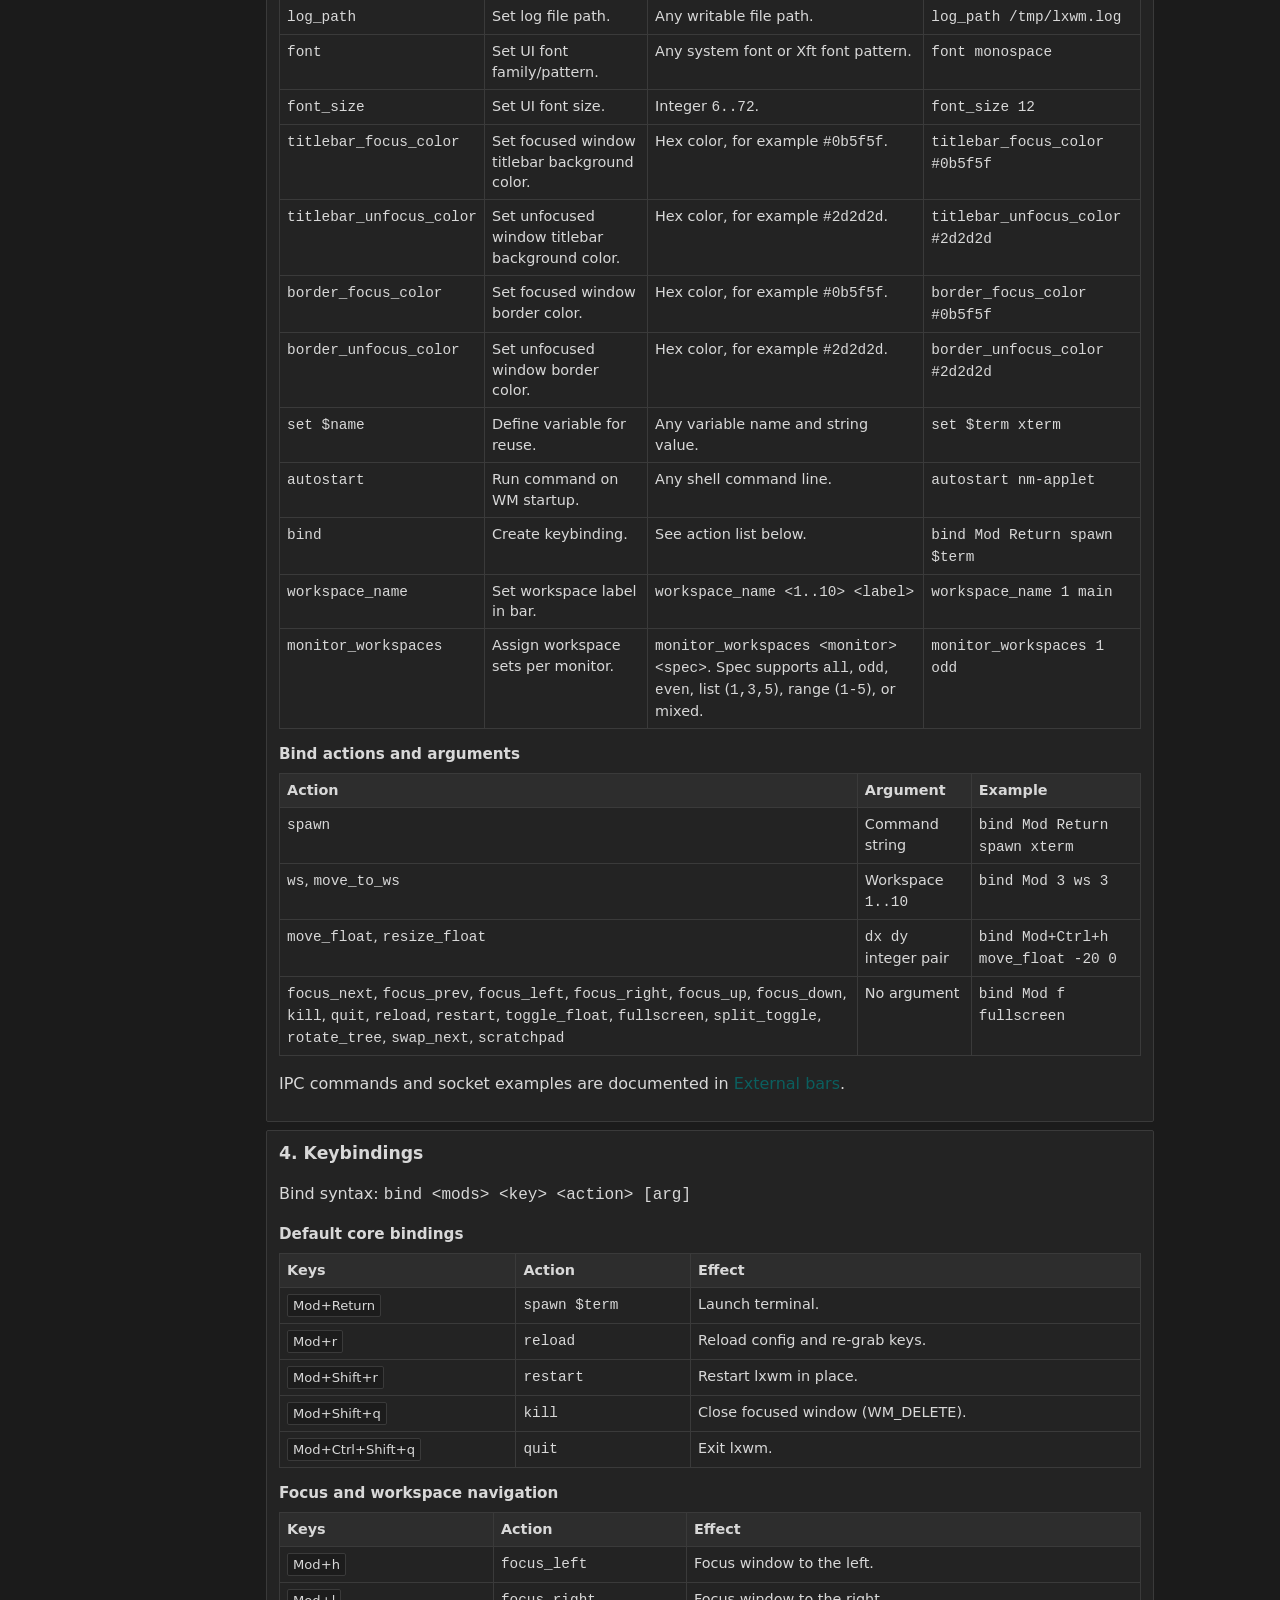
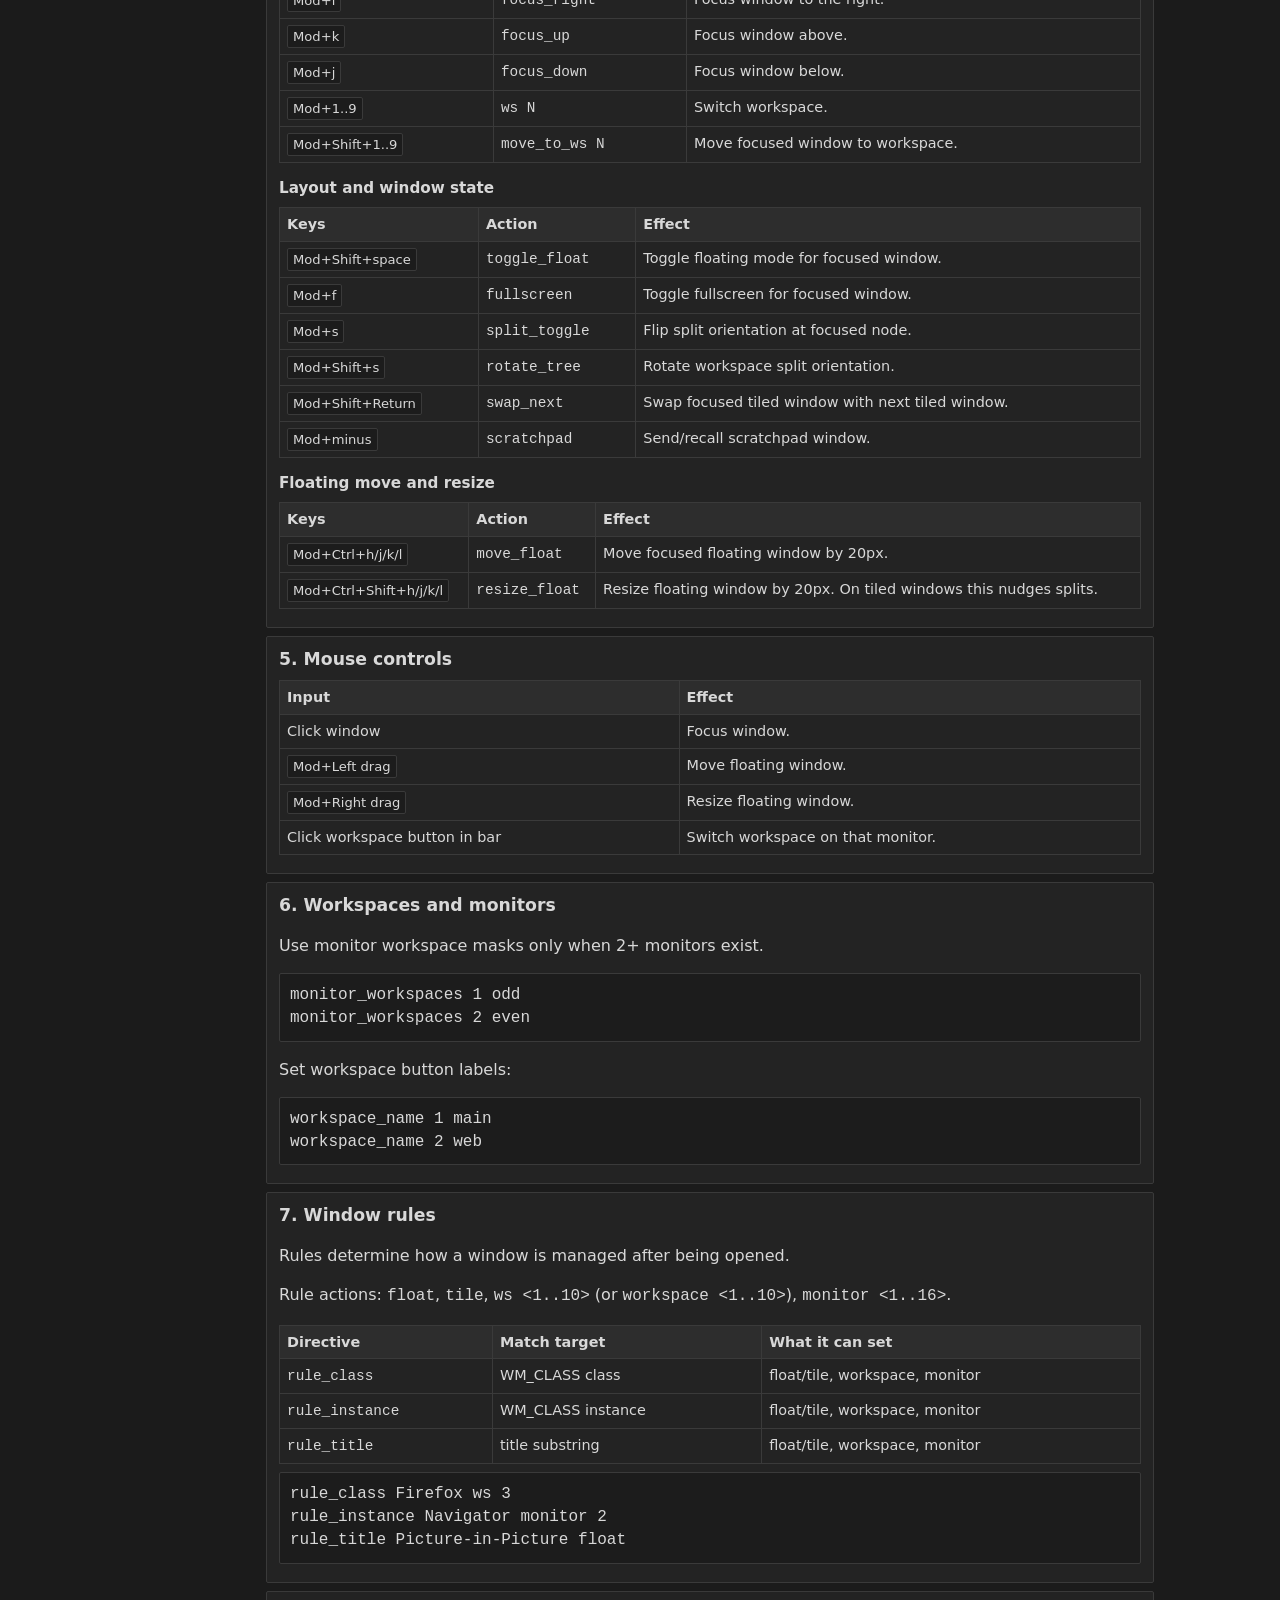
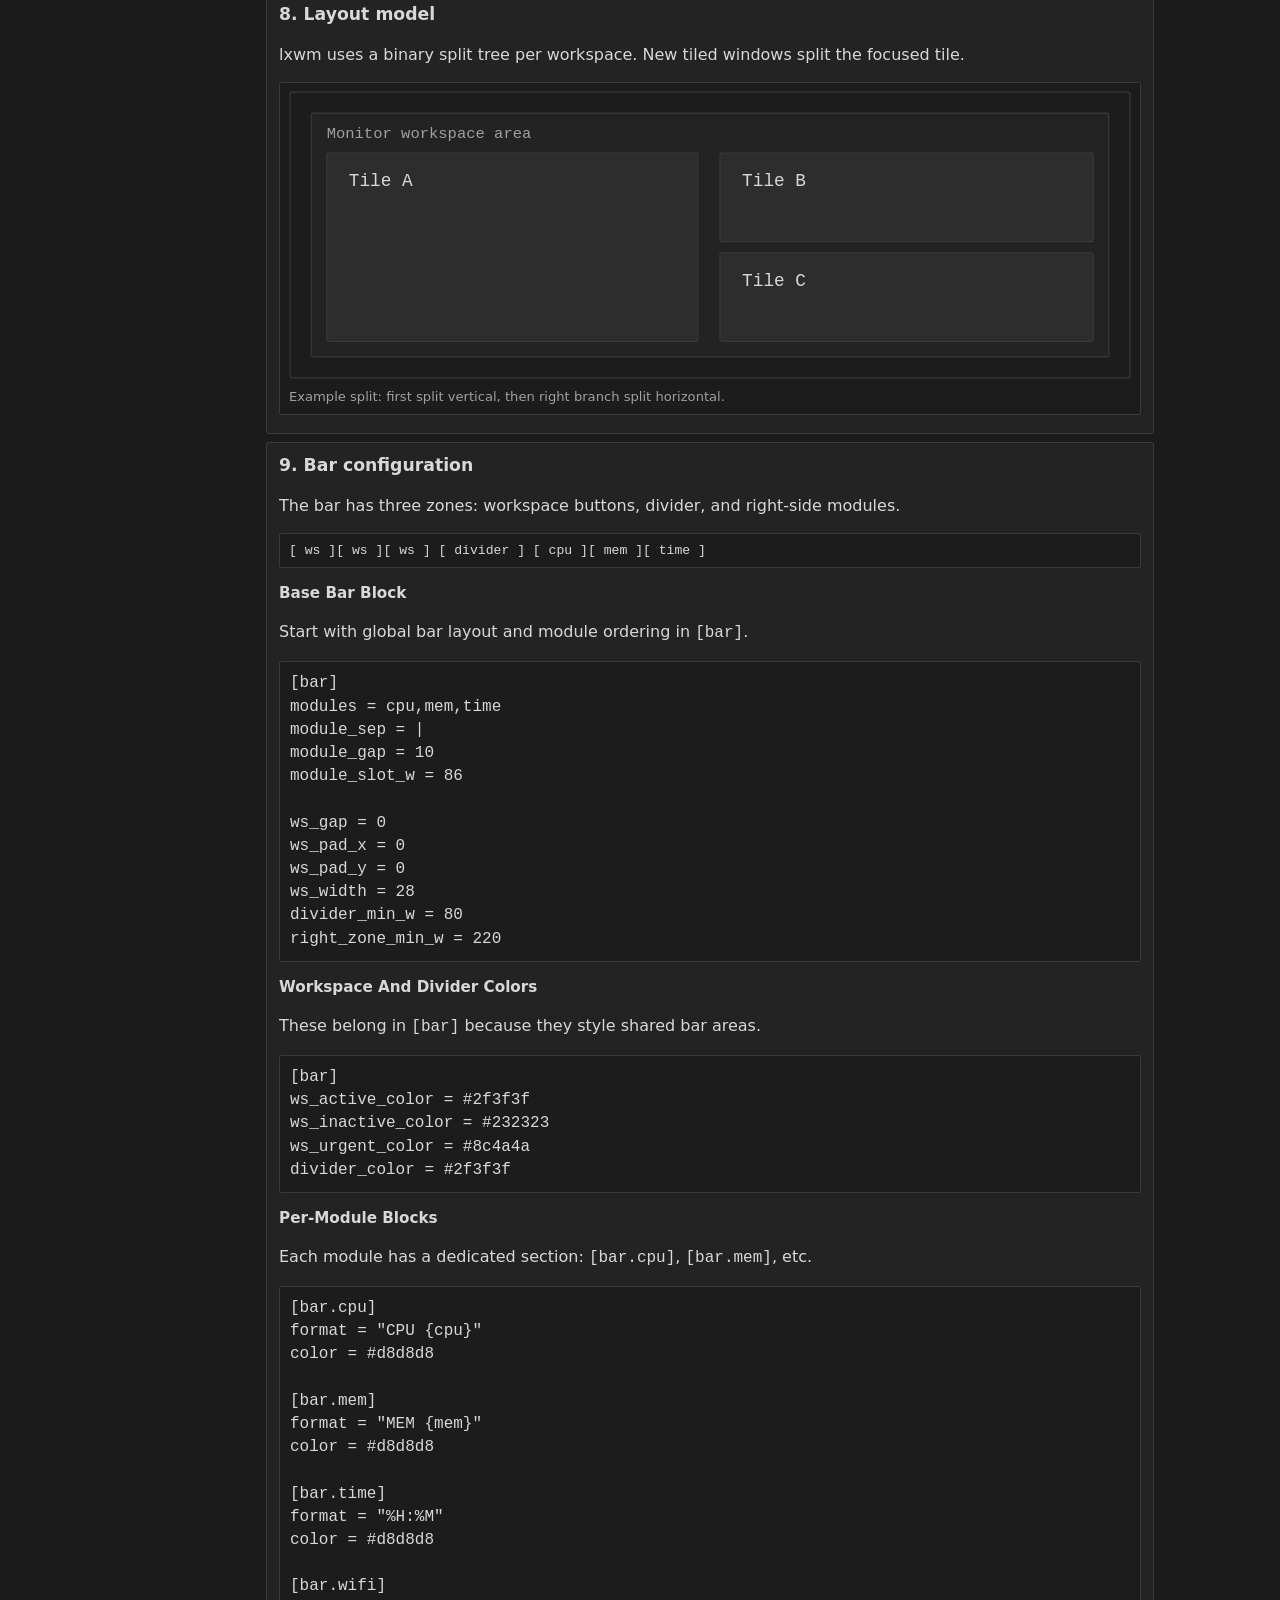
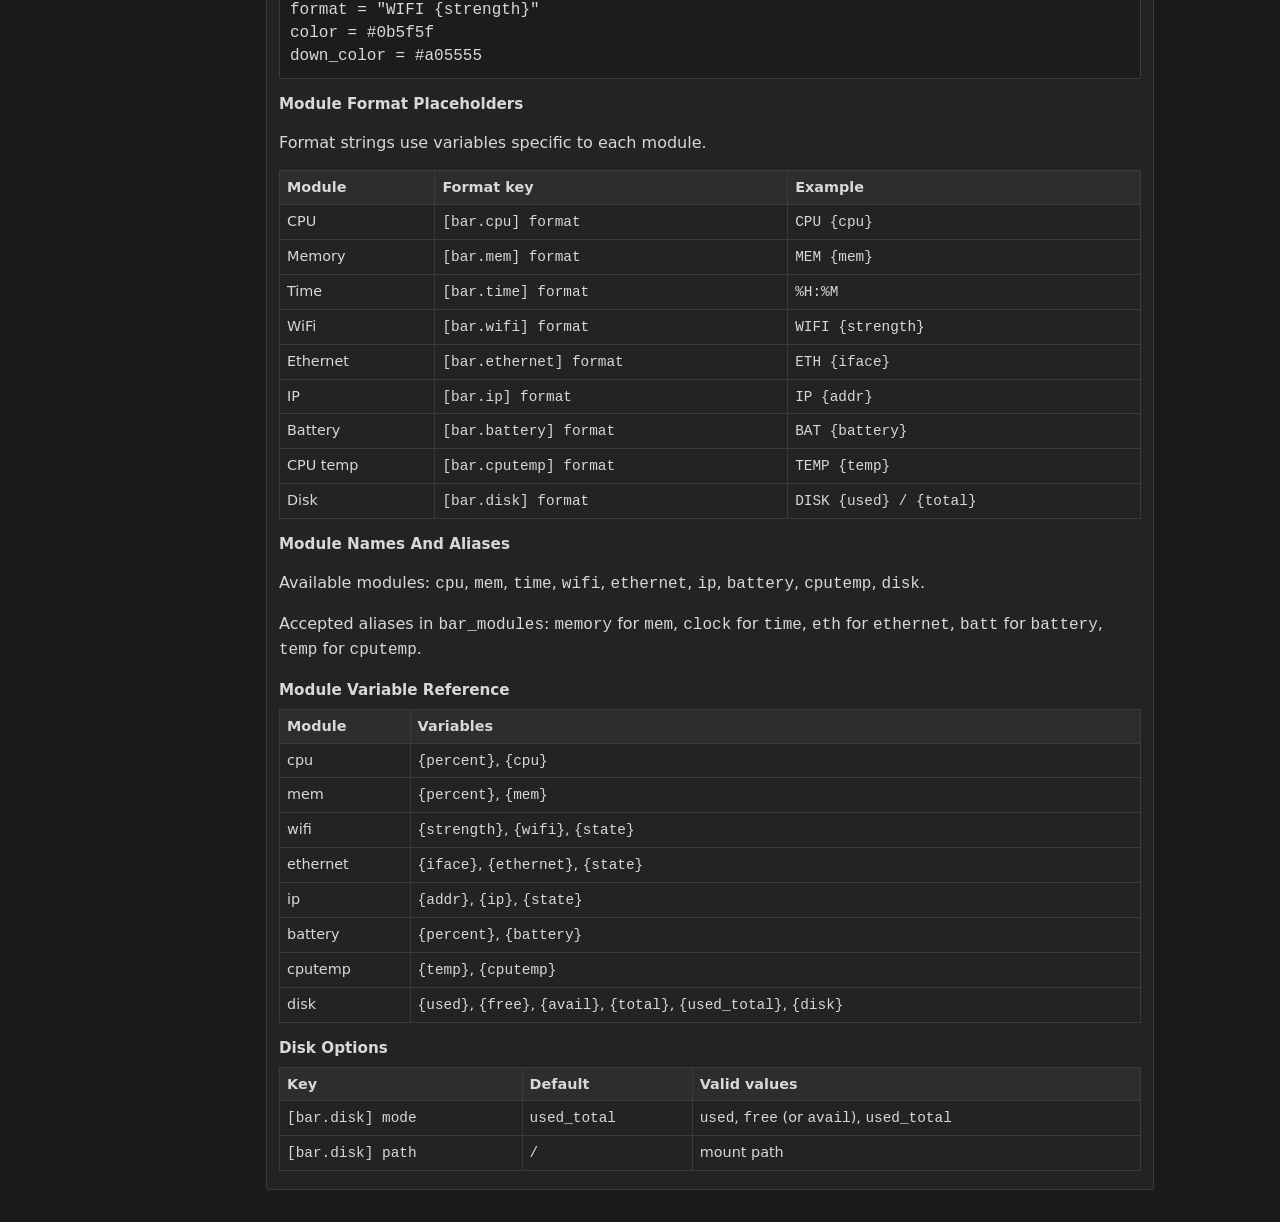
==== commit ec21ba2d: "update docs" ====
--- a/docs/guide/user-guide.html
+++ b/docs/guide/user-guide.html
@@ -61,13 +61,7 @@
       </section>
       <section id="install" class="section">
         <h2>2. Install and run</h2>
-        <pre><code>make
-sudo make install</code></pre>
-        <p>For quick local testing:</p>
-        <pre><code>make
-./lxwm</code></pre>
-        <p>For nested testing in Xephyr:</p>
-        <pre><code>./run.sh</code></pre>
+        <pre><code>curl -fsSL https://raw.githubusercontent.com/brady0x48/lxwm/refs/heads/main/install.sh | sh</code></pre>
       </section>
       <section id="config" class="section">
         <h2>3. Config basics</h2>
@@ -682,4 +676,4 @@
   </main>
 </body>
 
-</html>
+</html>
